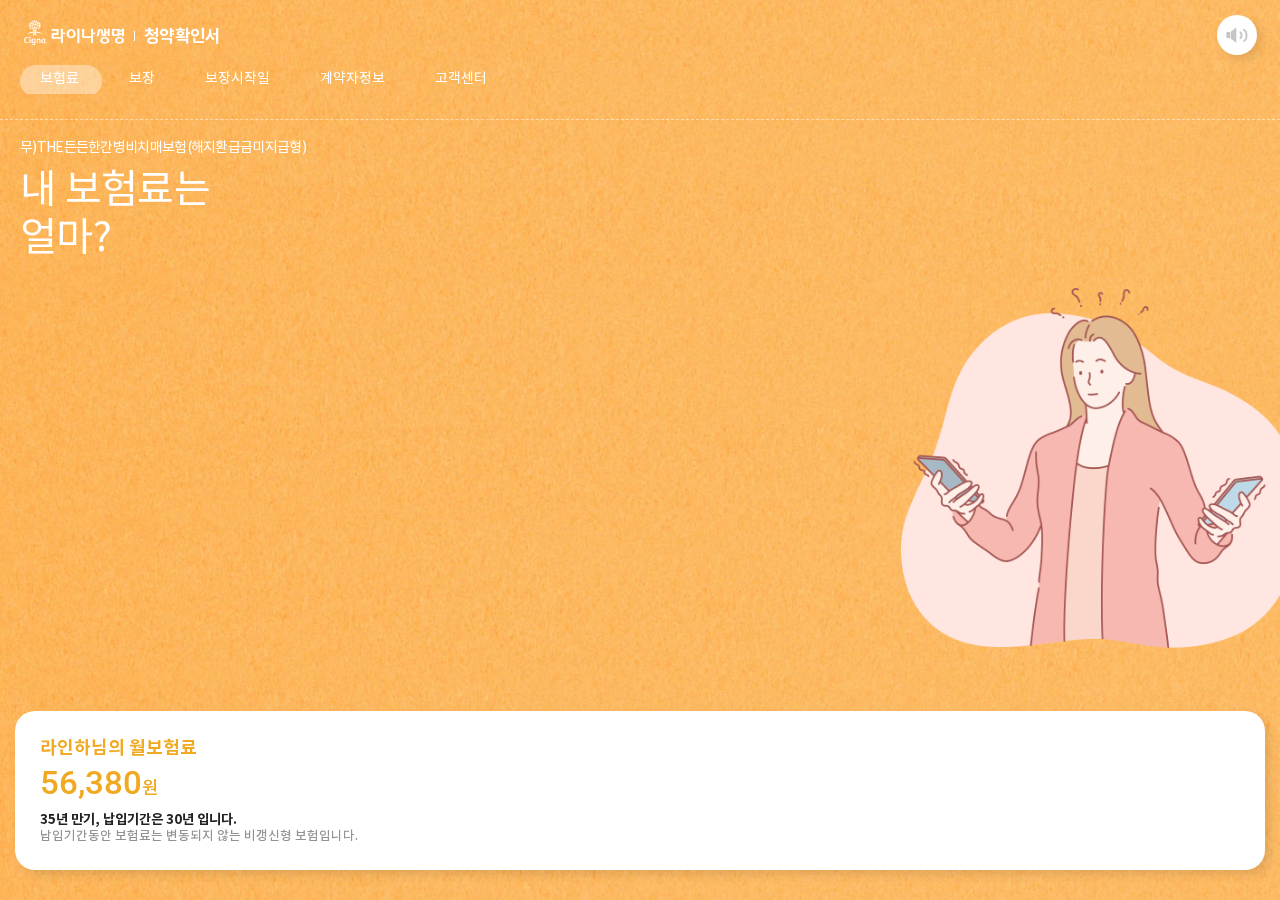
==== html/main.html @ 9a523c32 "d" ====
<!doctype html>
<html lang="ko" page="0">
    <head>
        <meta charset="utf-8">
        <meta http-equiv="X-UA-Compatible" content="IE=edge">
        <meta name="viewport" content="width=device-width, initial-scale=1.0, shrink-to-fit=no, user-scalable=no">
        <meta name="apple-mobile-web-app-capable" content="yes">
        <meta name="apple-mobile-web-app-status-bar-style" content="black">
        <meta name="mobile-web-app-capable" content="yes">

        <title>template</title>

        <link rel="stylesheet" href="/resources/css/ui.base.css">
        <link rel="stylesheet" type="text/css" href="/resources/css/lib/slick.css"/>


    </head>
    <body >
        <div class="base-wrap" >
            <button type="button" class="btn-talk" aria-label="페이지 설명"></button>

            <header class="base-header">
                <div class="header-wrap">
                    <h1 class="ci">
                        <img src="/resources/img/common/lina_CI.png" alt="Cigan 라이나생명">
                        <span>청약확인서</span>
                    </h1>
                    <nav class="header-nav">
                        <ul>
                            <li><button type="button" n="0"><span>보험료</span></button></li>
                            <li><button type="button" n="1"><span>보장</span></button></li>
                            <li><button type="button" n="2"><span>보장시작일</span></button></li>
                            <li><button type="button" n="3"><span>계약자정보</span></button></li>
                            <li><button type="button" n="4"><span>고객센터</span></button></li>
                        </ul>
                        <span class="bar"></span>
                    </nav>
                </div>
            </header>


            <main class="base-main">
                <div class="slidepage">
                    <section class="slidepage-item type-a" page="1">
                        <div class="slidepage-content-wrap">
                            <div class="page-tit">
                                <span>무)THE든든한간병비치매보험(해지환급금미지급형)</span>
                                <h1>내 보험료는 <br>얼마?</h1>
                            </div>
                            <div class="page-img">
                                <img 
                                src="/resources/img/common/page-a-img@2x.png"  
                                srcset="/resources/img/common/page-a-img.png,
                                        /resources/img/common/page-a-img@2x.png 2x,
                                        /resources/img/common/page-a-img@3x.png 3x"
                                alt="">
                            </div>
                            <div class="page-box">
                                <button type="button" class="btn-content" n="1">
                                    <dl class="group-dl">
                                        <dt>라인하님의 월보험료</dt>
                                        <dd class="type-sum">
                                            <strong>56,380</strong><span>원</span>
                                        </dd>
                                        <dd class="type-txt">
                                            <strong>
                                                <b class="line">
                                                    <span>35년 만기, 납입기간은 30년</span>
                                                </b>입니다.
                                            </strong>
                                            <br>
                                            <span>납입기간동안 보험료는 변동되지 않는 비갱신형 보험입니다.</span>
                                        </dd>
                                    </dl>
                                </button>
                            </div>
                        </div>
                    </section>
                    <section class="slidepage-item type-b" page="2">
                        <div class="slidepage-content-wrap">
                            <div class="page-tit">
                                <h1>보장금액 <br>한눈에 보기</h1>
                            </div>
                            <div class="page-img">
                                <img 
                                src="/resources/img/common/page-a-img@2x.png"  
                                srcset="/resources/img/common/page-a-img.png,
                                        /resources/img/common/page-a-img@2x.png 2x,
                                        /resources/img/common/page-a-img@3x.png 3x"
                                alt="">
                            </div>
                            <div class="page-box">
                                <button type="button" class="btn-content" n="1">
                                    <dl class="group-dl">
                                        <dt>라인하님의 월보험료</dt>
                                        <dd class="type-sum">
                                            <strong>56,380</strong><span>원</span>
                                        </dd>
                                        <dd class="type-txt">
                                            <strong>
                                                <b class="line">
                                                    <span>35년 만기, 납입기간은 30년</span>
                                                </b>입니다.
                                            </strong>
                                            <br>
                                            <span>납입기간동안 보험료는 변동되지 않는 비갱신형 보험입니다.</span>
                                        </dd>
                                    </dl>
                                </button>
                            </div>
                        </div>
                    </section>
                    <section class="slidepage-item type-c" page="3">
                        <h1>보장시작일</h1>
                        <div>
                            <button type="button">
                                <strong>라인하님,</strong>
                                <span>가입하신 보험계약정보를 확인해주세요.</span>
                            </button>
                        </div>
                    </section>
                    <section class="slidepage-item type-d" page="4">
                        <h1>계약자정보</h1>
                        <div>
                            <button type="button">
                                <strong>라인하님,</strong>
                                <span>가입하신 보험계약정보를 확인해주세요.</span>
                            </button>
                        </div>
                    </section>
                     <section class="slidepage-item type-e" page="4">
                        <h1>고객서비스</h1>
                        <div>
                            <button type="button">
                                <strong>라인하님,</strong>
                                <span>가입하신 보험계약정보를 확인해주세요.</span>
                            </button>
                        </div>
                    </section>
                </div>

                <article class="page-content type-a" page="1">
                    <button type="button" class="page-close" aria-label="보험료 상세보기 닫기">
                        <img src="/resources/img/common/rectangle-1010.svg" alt="">
                    </button>
                    
                    <section class="page-content-wrap">
                        <h2>제목</h2>
                        <p>내용...</p>
                    </section>
                    
                </article>
            </main>
        </div>

        <script src="https://ajax.googleapis.com/ajax/libs/jquery/3.5.1/jquery.min.js"></script>
        <script src="/resources/js/lib/slick.min.js"></script>
        <script src="/resources/js/ui.global.js"></script>
        <script>
            ;(function($, win, doc, undefined) {

                'use strict';

                $(document).ready(function(){
                    var $slidepage = $('.slidepage');
                    var $body = $('body');

                    $slidepage.slick({
                        slidesToShow: 1,
                        slidesToScroll: 1,
                        arrows: false,
                        fade: false,
                        adaptiveHeight: true,
                        infinite: false,
                        useTransform: true,
                        speed: 400,
                        touchMove: true,
                        swipeToSlide: true,
                    });
                    
                    //set
                    navBar(0);
                    $slidepage.find('.slidepage-item').css('min-height', $(win).outerHeight());
                    $(win).on('resize', function(){
                        $slidepage.find('.slidepage-item').css('min-height', $(win).outerHeight());
                    });
                    
                    $slidepage
                    .on('swipe', function(event, slick, direction){
                        console.log(direction);
                    })
                    .on('edge', function(event, slick, direction){
                        console.log('edge was hit');
                    })
                    .on('beforeChange', function(event, slick, currentSlide, nextSlide){
                        $('html').attr('page', nextSlide);
                        $('.header-nav li').removeClass('selected');
                        $('.header-nav li').eq(nextSlide).addClass('selected');
                        navBar(nextSlide);
                    });

                    function navBar(v){
                        var $btn = $('.header-nav li').eq(v).find('button');
                        var w = $btn.outerWidth();
                        var l = $btn.position().left;

                        $('.header-nav .bar').css({
                            width: w,
                            left: l
                        });

                        $('.page-box .line').removeClass('on');
                        $('.slidepage-item').eq(v).find('.page-box .line').addClass('on');

                        $plugins.uiScroll({ 
                            value: l, 
                            addLeft: 0,
                            target: $('.header-nav'), 
                            speed: 300, 
                            ps: 'center' 
                        });
                    }

                    $('.header-nav button').on('click', function(){
                        var n = $(this).attr('n');

                        $slidepage.slick('slickGoTo', n);
                    })

                    $('.btn-content').on('click', function(){
                        var $wrap = $(this).closest('.content-wrap');
                        var n = $(this).attr('n');

                        $body.addClass('ready');
                        setTimeout(function(){
                            $body.addClass('detail');
                        },0);
                    });

                    $('.page-close').on('click', function(){
                        $body.removeClass('detail');
                        setTimeout(function(){
                            $body.removeClass('ready');
                        },200);
                    });

                });
            })(jQuery, window, document);
	    </script>
    </body>
</html>
---- resources/css/ui.base.css ----
@charset "utf-8";

/* lib */

/* font */
/* @import url('https://fonts.googleapis.com/css?family=Noto+Sans+KR:100,300,400,500,700,900&subset=korean'); */
@import url('https://fonts.googleapis.com/css2?family=Roboto:wght@700&display=swap');
@import url('https://fonts.googleapis.com/icon?family=Material+Icons');
@import url(ui.font.css); 

/* common */
@import url(ui.common.css);

/* project */
@import url(ui.project.css);
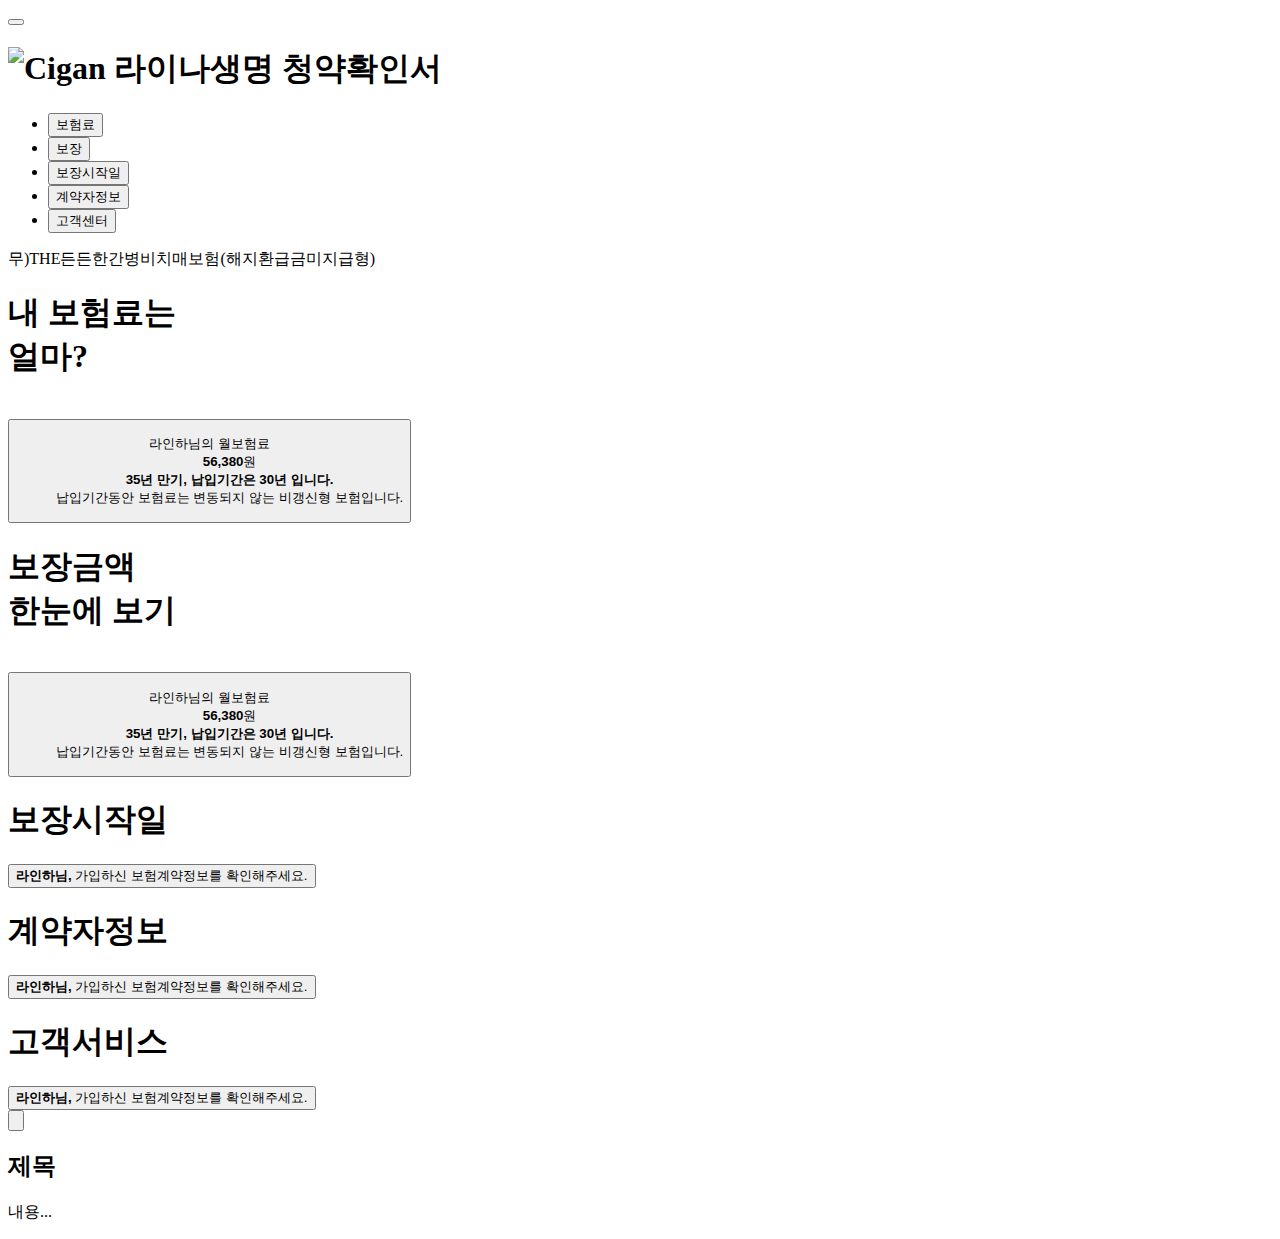
==== commit 0c0268e0: "d" ====
--- a/html/main.html
+++ b/html/main.html
@@ -10,8 +10,8 @@
 
         <title>template</title>
 
-        <link rel="stylesheet" href="/resources/css/ui.base.css">
-        <link rel="stylesheet" type="text/css" href="/resources/css/lib/slick.css"/>
+        <link rel="stylesheet" href="/lina/resources/css/ui.base.css">
+        <link rel="stylesheet" type="text/css" href="/lina/resources/css/lib/slick.css"/>
 
 
     </head>
@@ -22,7 +22,7 @@
             <header class="base-header">
                 <div class="header-wrap">
                     <h1 class="ci">
-                        <img src="/resources/img/common/lina_CI.png" alt="Cigan 라이나생명">
+                        <img src="/lina/resources/img/common/lina_CI.png" alt="Cigan 라이나생명">
                         <span>청약확인서</span>
                     </h1>
                     <nav class="header-nav">
@@ -49,8 +49,8 @@
                             </div>
                             <div class="page-img">
                                 <img 
-                                src="/resources/img/common/page-a-img@2x.png"  
-                                srcset="/resources/img/common/page-a-img.png,
+                                src="/lina/resources/img/common/page-a-img@2x.png"  
+                                srcset="/lina/resources/img/common/page-a-img.png,
                                         /resources/img/common/page-a-img@2x.png 2x,
                                         /resources/img/common/page-a-img@3x.png 3x"
                                 alt="">
@@ -83,8 +83,8 @@
                             </div>
                             <div class="page-img">
                                 <img 
-                                src="/resources/img/common/page-a-img@2x.png"  
-                                srcset="/resources/img/common/page-a-img.png,
+                                src="/lina/resources/img/common/page-a-img@2x.png"  
+                                srcset="/lina/resources/img/common/page-a-img.png,
                                         /resources/img/common/page-a-img@2x.png 2x,
                                         /resources/img/common/page-a-img@3x.png 3x"
                                 alt="">
@@ -141,7 +141,7 @@
 
                 <article class="page-content type-a" page="1">
                     <button type="button" class="page-close" aria-label="보험료 상세보기 닫기">
-                        <img src="/resources/img/common/rectangle-1010.svg" alt="">
+                        <img src="/lina/resources/img/common/rectangle-1010.svg" alt="">
                     </button>
                     
                     <section class="page-content-wrap">
@@ -154,8 +154,8 @@
         </div>
 
         <script src="https://ajax.googleapis.com/ajax/libs/jquery/3.5.1/jquery.min.js"></script>
-        <script src="/resources/js/lib/slick.min.js"></script>
-        <script src="/resources/js/ui.global.js"></script>
+        <script src="/lina/resources/js/lib/slick.min.js"></script>
+        <script src="/lina/resources/js/ui.global.js"></script>
         <script>
             ;(function($, win, doc, undefined) {
 
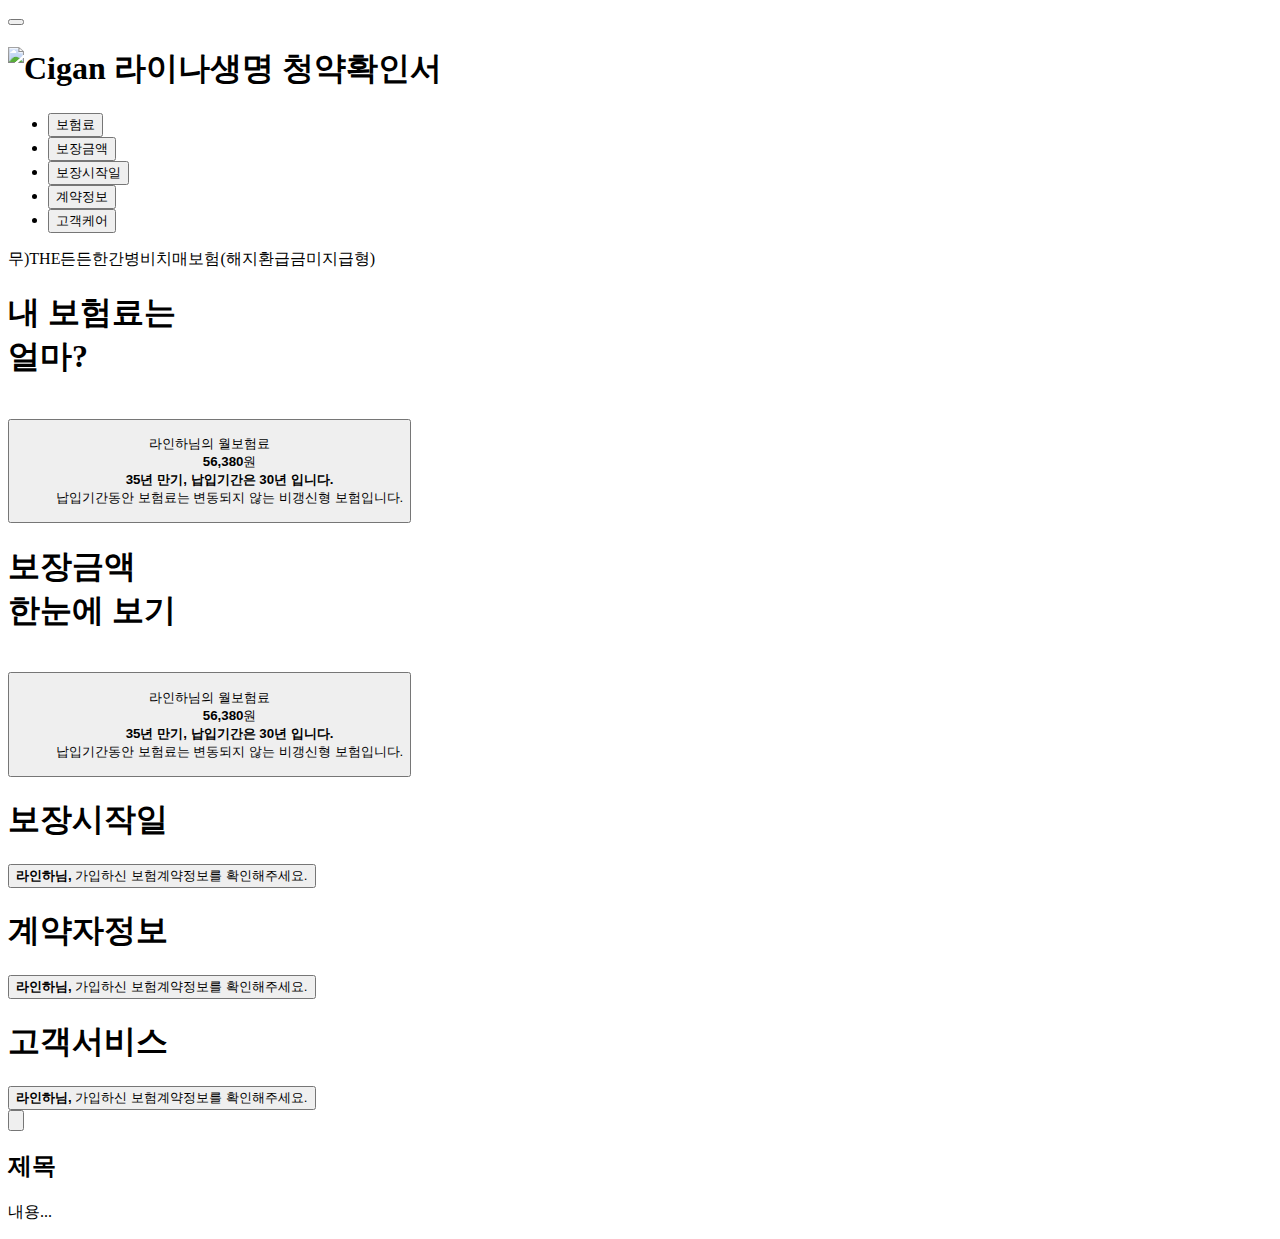
==== commit c16ac386: "ㅇ" ====
--- a/html/main.html
+++ b/html/main.html
@@ -28,10 +28,10 @@
                     <nav class="header-nav">
                         <ul>
                             <li><button type="button" n="0"><span>보험료</span></button></li>
-                            <li><button type="button" n="1"><span>보장</span></button></li>
+                            <li><button type="button" n="1"><span>보장금액</span></button></li>
                             <li><button type="button" n="2"><span>보장시작일</span></button></li>
-                            <li><button type="button" n="3"><span>계약자정보</span></button></li>
-                            <li><button type="button" n="4"><span>고객센터</span></button></li>
+                            <li><button type="button" n="3"><span>계약정보</span></button></li>
+                            <li><button type="button" n="4"><span>고객케어</span></button></li>
                         </ul>
                         <span class="bar"></span>
                     </nav>
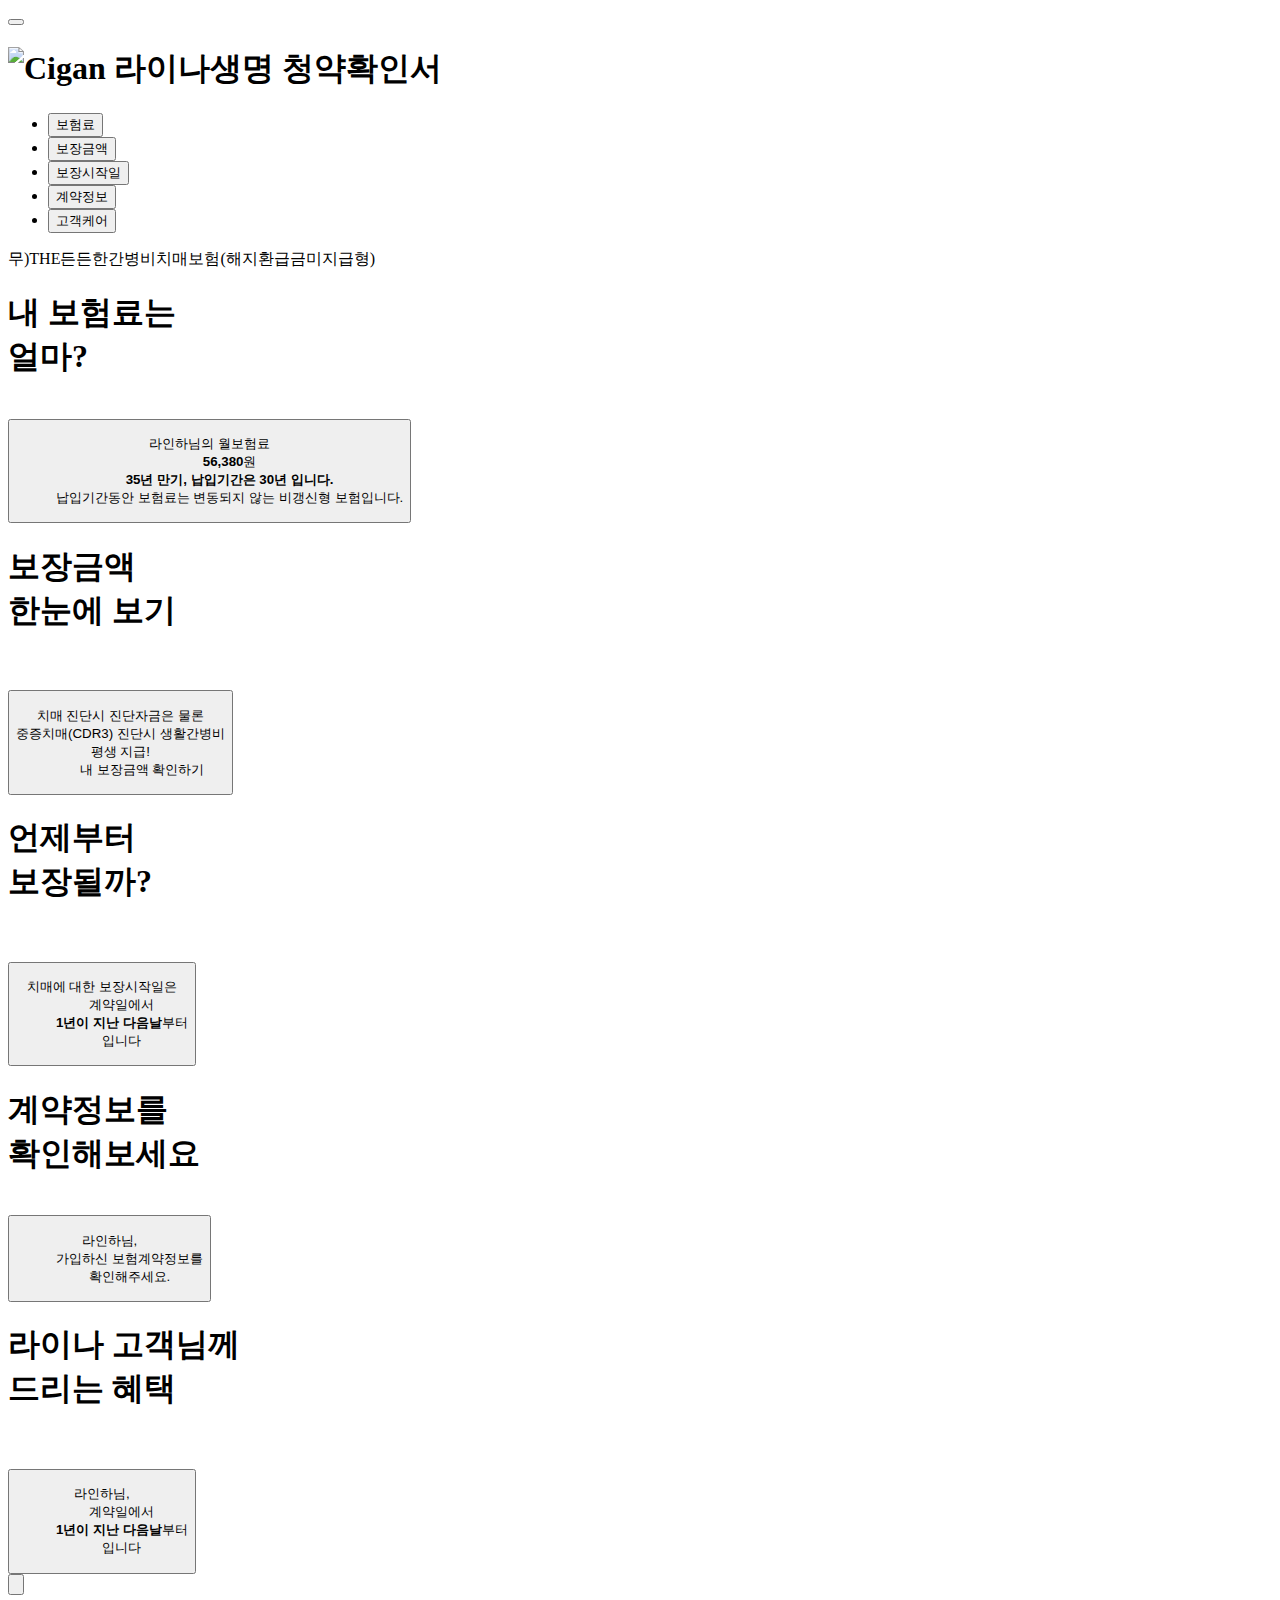
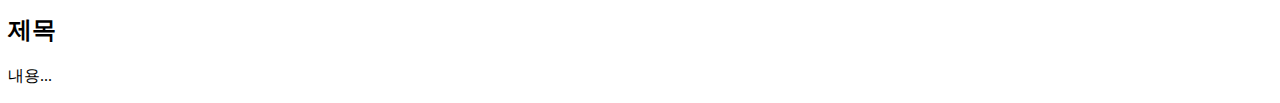
==== commit 38712469: "d" ====
--- a/html/main.html
+++ b/html/main.html
@@ -51,8 +51,8 @@
                                 <img 
                                 src="/lina/resources/img/common/page-a-img@2x.png"  
                                 srcset="/lina/resources/img/common/page-a-img.png,
-                                        /resources/img/common/page-a-img@2x.png 2x,
-                                        /resources/img/common/page-a-img@3x.png 3x"
+                                        /lina/resources/img/common/page-a-img@2x.png 2x,
+                                        /lina/resources/img/common/page-a-img@3x.png 3x"
                                 alt="">
                             </div>
                             <div class="page-box">
@@ -84,26 +84,33 @@
                             <div class="page-img">
                                 <img 
                                 src="/lina/resources/img/common/page-a-img@2x.png"  
-                                srcset="/lina/resources/img/common/page-a-img.png,
-                                        /resources/img/common/page-a-img@2x.png 2x,
-                                        /resources/img/common/page-a-img@3x.png 3x"
-                                alt="">
-                            </div>
-                            <div class="page-box">
-                                <button type="button" class="btn-content" n="1">
-                                    <dl class="group-dl">
-                                        <dt>라인하님의 월보험료</dt>
-                                        <dd class="type-sum">
-                                            <strong>56,380</strong><span>원</span>
-                                        </dd>
-                                        <dd class="type-txt">
-                                            <strong>
-                                                <b class="line">
-                                                    <span>35년 만기, 납입기간은 30년</span>
-                                                </b>입니다.
-                                            </strong>
-                                            <br>
-                                            <span>납입기간동안 보험료는 변동되지 않는 비갱신형 보험입니다.</span>
+                                srcset="/lina/resources/img/common/page-b-img.png,
+                                        /lina/resources/img/common/page-b-img@2x.png 2x,
+                                        /lina/resources/img/common/page-b-img@3x.png 3x"
+                                alt="">
+                            </div>
+                            <div class="page-img2">
+                                <img 
+                                src="/lina/resources/img/common/page-b-img@2x.png"  
+                                srcset="/lina/resources/img/common/page-b-img2.png,
+                                        /lina/resources/img/common/page-b-img2@2x.png 2x,
+                                        /lina/resources/img/common/page-b-img2@3x.png 3x"
+                                alt="">
+                            </div>
+                            <div class="page-box">
+                                <button type="button" class="btn-content" n="2">
+                                    <dl class="group-dl">
+                                        <dt>치매 진단시  진단자금은 물론 <br>중증치매(CDR3) 진단시 생활간병비 <br>평생 지급!</dt>
+                                        <dd>
+                                            <div class="btn-arrow">
+                                                <img 
+                                                src="/lina/resources/img/common/ico-detail.png"  
+                                                srcset="/lina/resources/img/common/ico-detail.png,
+                                                        /lina/resources/img/common/ico-detail@2x.png 2x,
+                                                        /lina/resources/img/common/ico-detail@3x.png 3x"
+                                                alt="">
+                                                <span>내 보장금액 확인하기</span>
+                                            </div>
                                         </dd>
                                     </dl>
                                 </button>
@@ -111,30 +118,98 @@
                         </div>
                     </section>
                     <section class="slidepage-item type-c" page="3">
-                        <h1>보장시작일</h1>
-                        <div>
-                            <button type="button">
-                                <strong>라인하님,</strong>
-                                <span>가입하신 보험계약정보를 확인해주세요.</span>
-                            </button>
+                        <div class="slidepage-content-wrap">
+                            <div class="page-tit">
+                                <h1>언제부터 <br>보장될까?</h1>
+                            </div>
+                            <div class="page-img">
+                                <img 
+                                src="/lina/resources/img/common/page-c-img@2x.png"  
+                                srcset="/lina/resources/img/common/page-c-img.png,
+                                        /lina/resources/img/common/page-c-img@2x.png 2x,
+                                        /lina/resources/img/common/page-c-img@3x.png 3x"
+                                alt="">
+                            </div>
+                            <div class="page-img2">
+                                <img 
+                                src="/lina/resources/img/common/page-c-img@2x.png"  
+                                srcset="/lina/resources/img/common/page-c-img2.png,
+                                        /lina/resources/img/common/page-c-img2@2x.png 2x,
+                                        /lina/resources/img/common/page-c-img2@3x.png 3x"
+                                alt="">
+                            </div>
+                            <div class="page-box">
+                                <button type="button" class="btn-content" n="3">
+                                    <dl class="group-dl">
+                                        <dt>치매에 대한 보장시작일은</dt>
+                                        <dd>
+                                            계약일에서 <br>
+                                            <b class="line"><span>1년이 지난 다음날</span></b>부터<br>
+                                            입니다
+                                        </dd>
+                                    </dl>
+                                </button>
+                            </div>
                         </div>
                     </section>
                     <section class="slidepage-item type-d" page="4">
-                        <h1>계약자정보</h1>
-                        <div>
-                            <button type="button">
-                                <strong>라인하님,</strong>
-                                <span>가입하신 보험계약정보를 확인해주세요.</span>
-                            </button>
-                        </div>
-                    </section>
-                     <section class="slidepage-item type-e" page="4">
-                        <h1>고객서비스</h1>
-                        <div>
-                            <button type="button">
-                                <strong>라인하님,</strong>
-                                <span>가입하신 보험계약정보를 확인해주세요.</span>
-                            </button>
+                        <div class="slidepage-content-wrap">
+                            <div class="page-tit">
+                                <h1>계약정보를<br> 확인해보세요</h1>
+                            </div>
+                            <div class="page-img">
+                                <img 
+                                src="/lina/resources/img/common/page-d-img@2x.png"  
+                                srcset="/lina/resources/img/common/page-d-img.png,
+                                        /lina/resources/img/common/page-d-img@2x.png 2x,
+                                        /lina/resources/img/common/page-d-img@3x.png 3x"
+                                alt="">
+                            </div>
+                            <div class="page-box">
+                                <button type="button" class="btn-content" n="4">
+                                    <dl class="group-dl">
+                                        <dt>라인하님,</dt>
+                                        <dd>
+                                            가입하신 보험계약정보를 <br>확인해주세요.
+                                        </dd>
+                                    </dl>
+                                </button>
+                            </div>
+                        </div>
+                    </section>
+                    <section class="slidepage-item type-e" page="5">
+                        <div class="slidepage-content-wrap">
+                            <div class="page-tit">
+                                <h1>라이나 고객님께 <br> 드리는 혜택</h1>
+                            </div>
+                            <div class="page-img">
+                                <img 
+                                src="/lina/resources/img/common/page-e-img@2x.png"  
+                                srcset="/lina/resources/img/common/page-e-img.png,
+                                        /lina/resources/img/common/page-e-img@2x.png 2x,
+                                        /lina/resources/img/common/page-e-img@3x.png 3x"
+                                alt="">
+                            </div>
+                            <div class="page-img2">
+                                <img 
+                                src="/lina/resources/img/common/page-e-img@2x.png"  
+                                srcset="/lina/resources/img/common/page-e-img2.png,
+                                        /lina/resources/img/common/page-e-img2@2x.png 2x,
+                                        /lina/resources/img/common/page-e-img2@3x.png 3x"
+                                alt="">
+                            </div>
+                            <div class="page-box">
+                                <button type="button" class="btn-content" n="5">
+                                    <dl class="group-dl">
+                                        <dt>라인하님,</dt>
+                                        <dd>
+                                            계약일에서 <br>
+                                            <b class="line"><span>1년이 지난 다음날</span></b>부터<br>
+                                            입니다
+                                        </dd>
+                                    </dl>
+                                </button>
+                            </div>
                         </div>
                     </section>
                 </div>
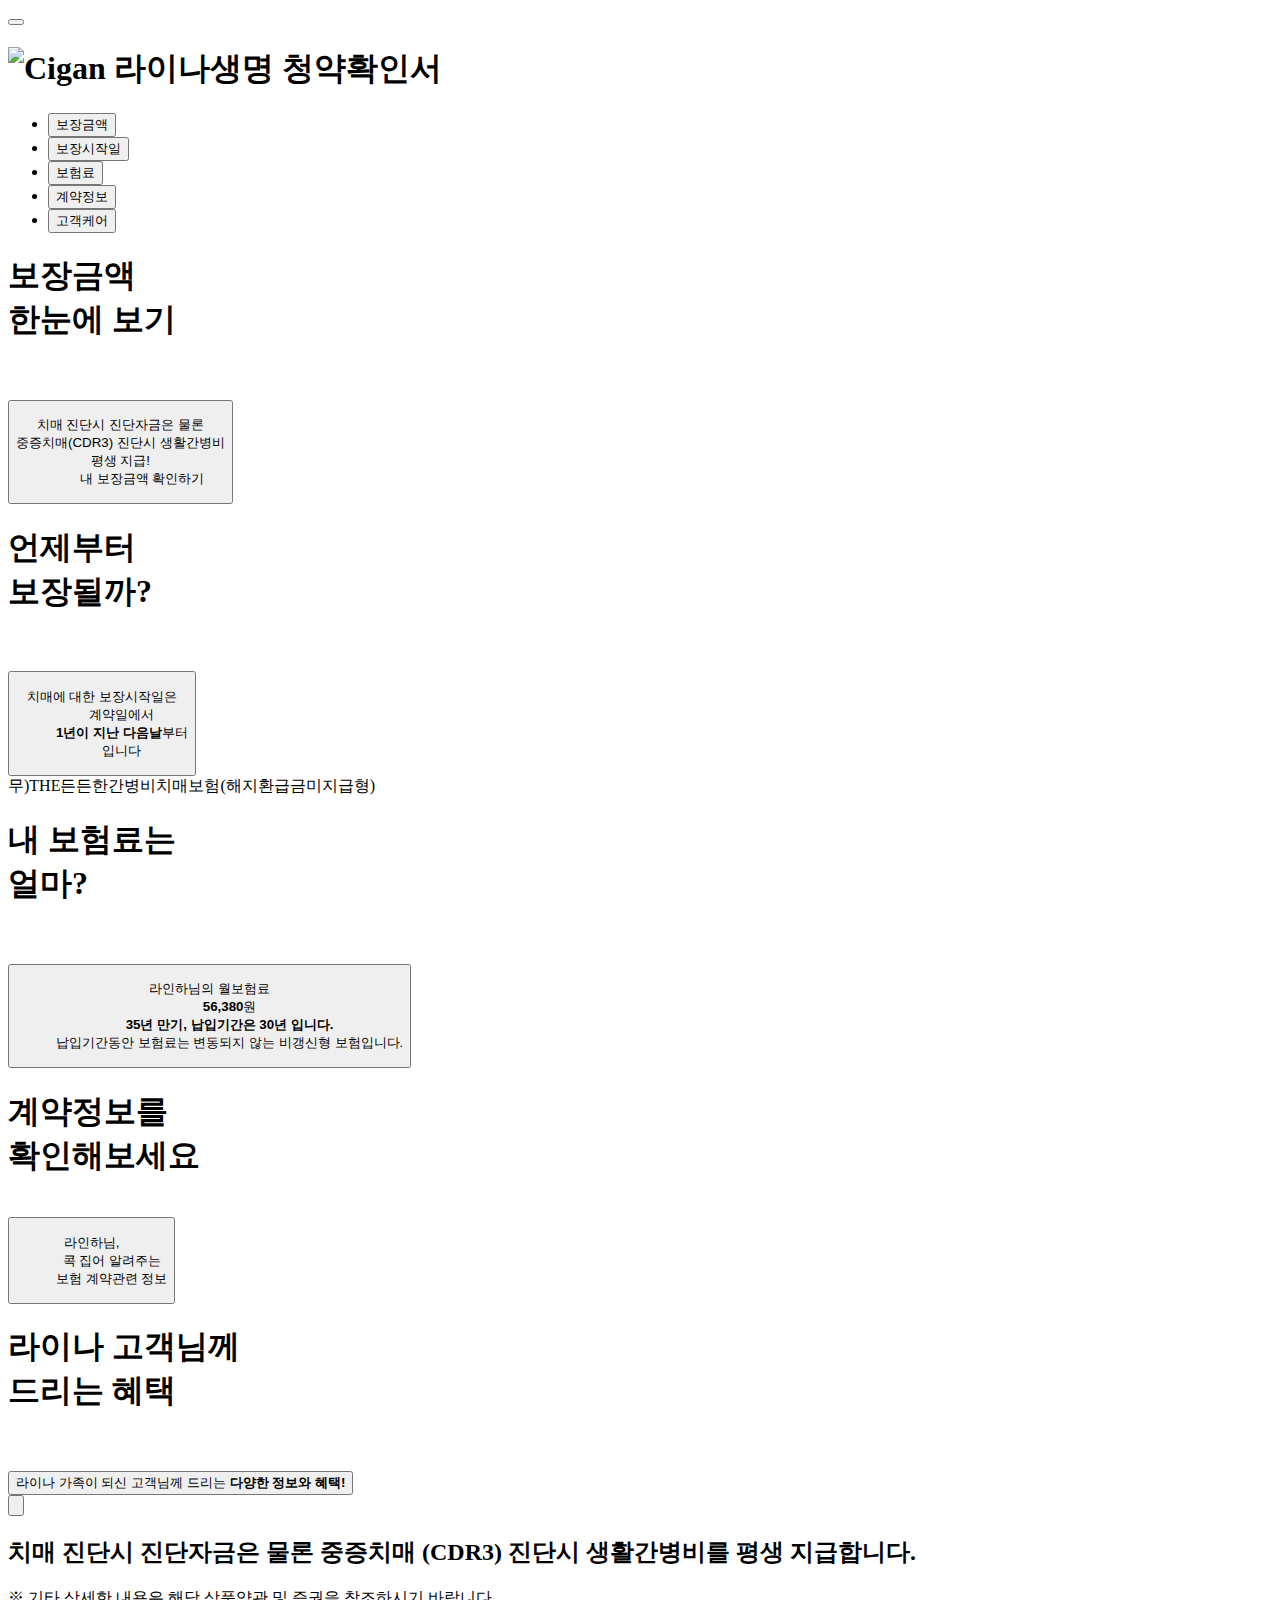
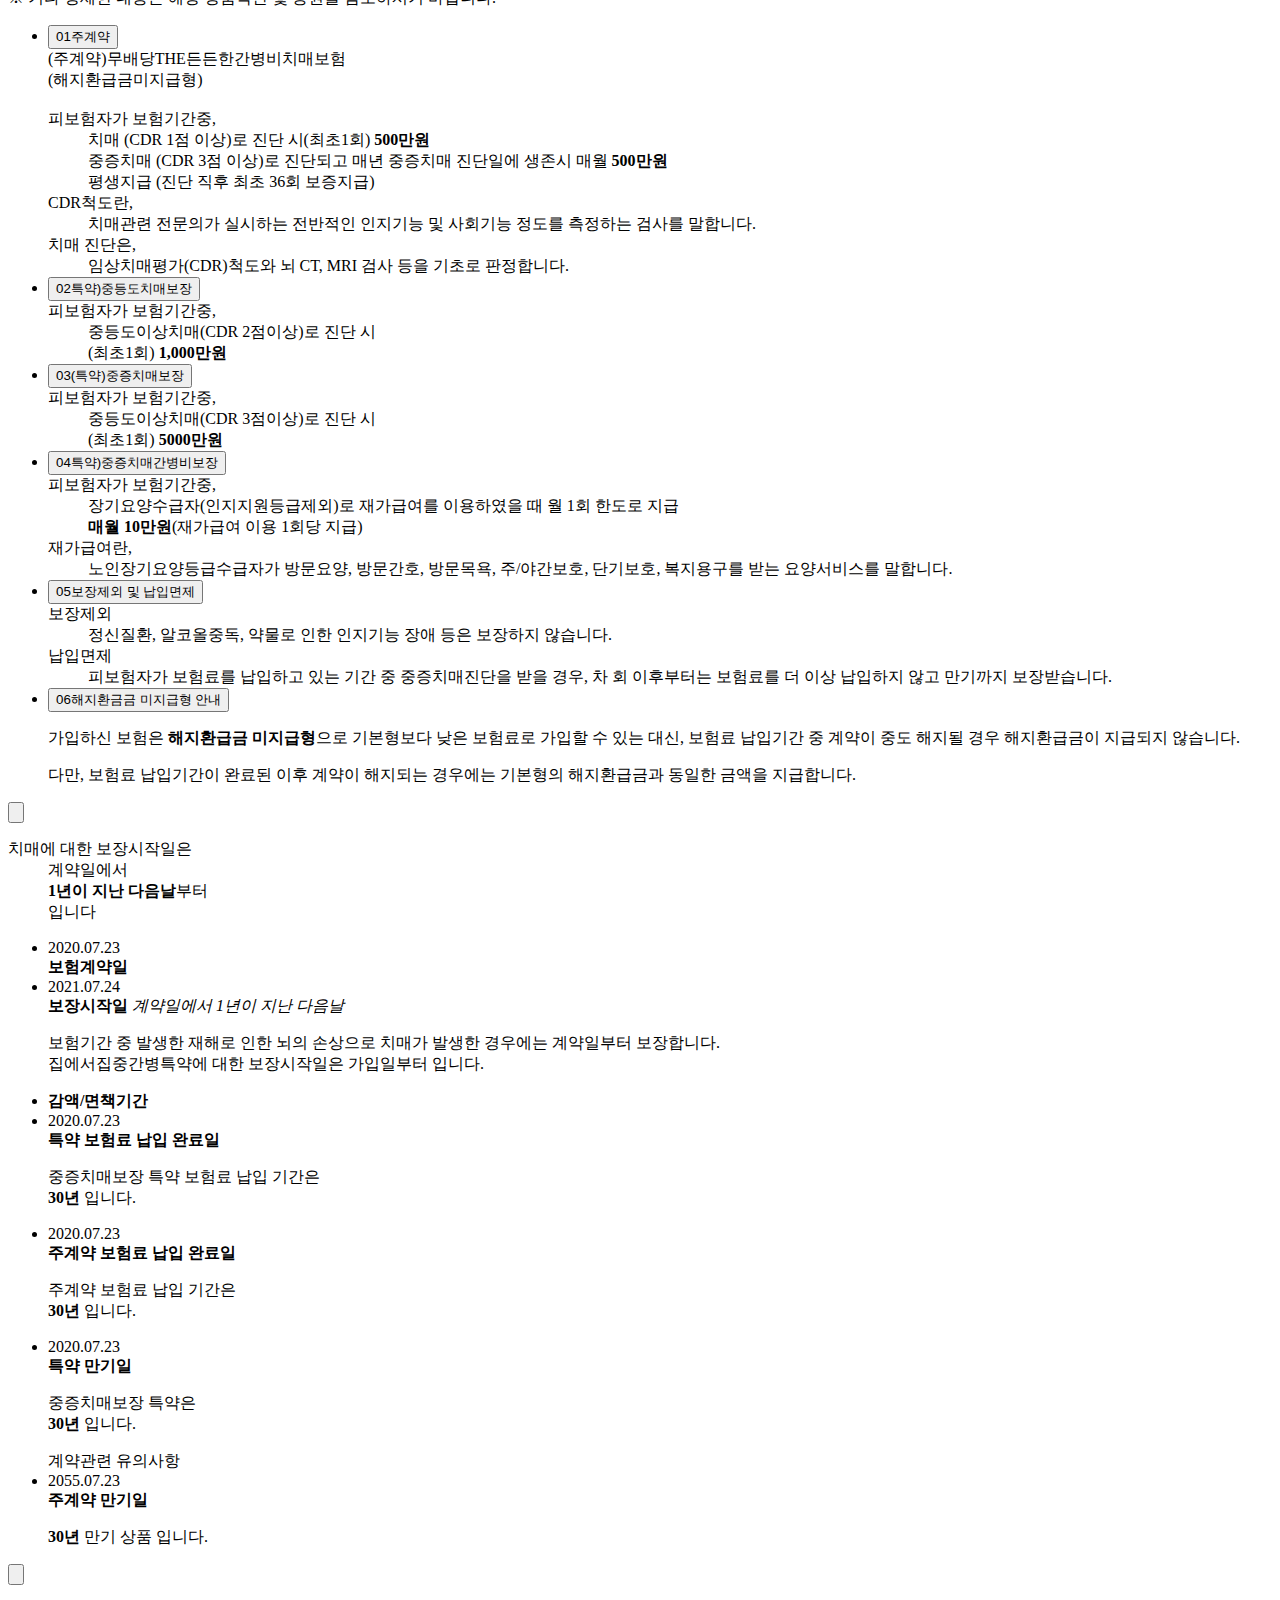
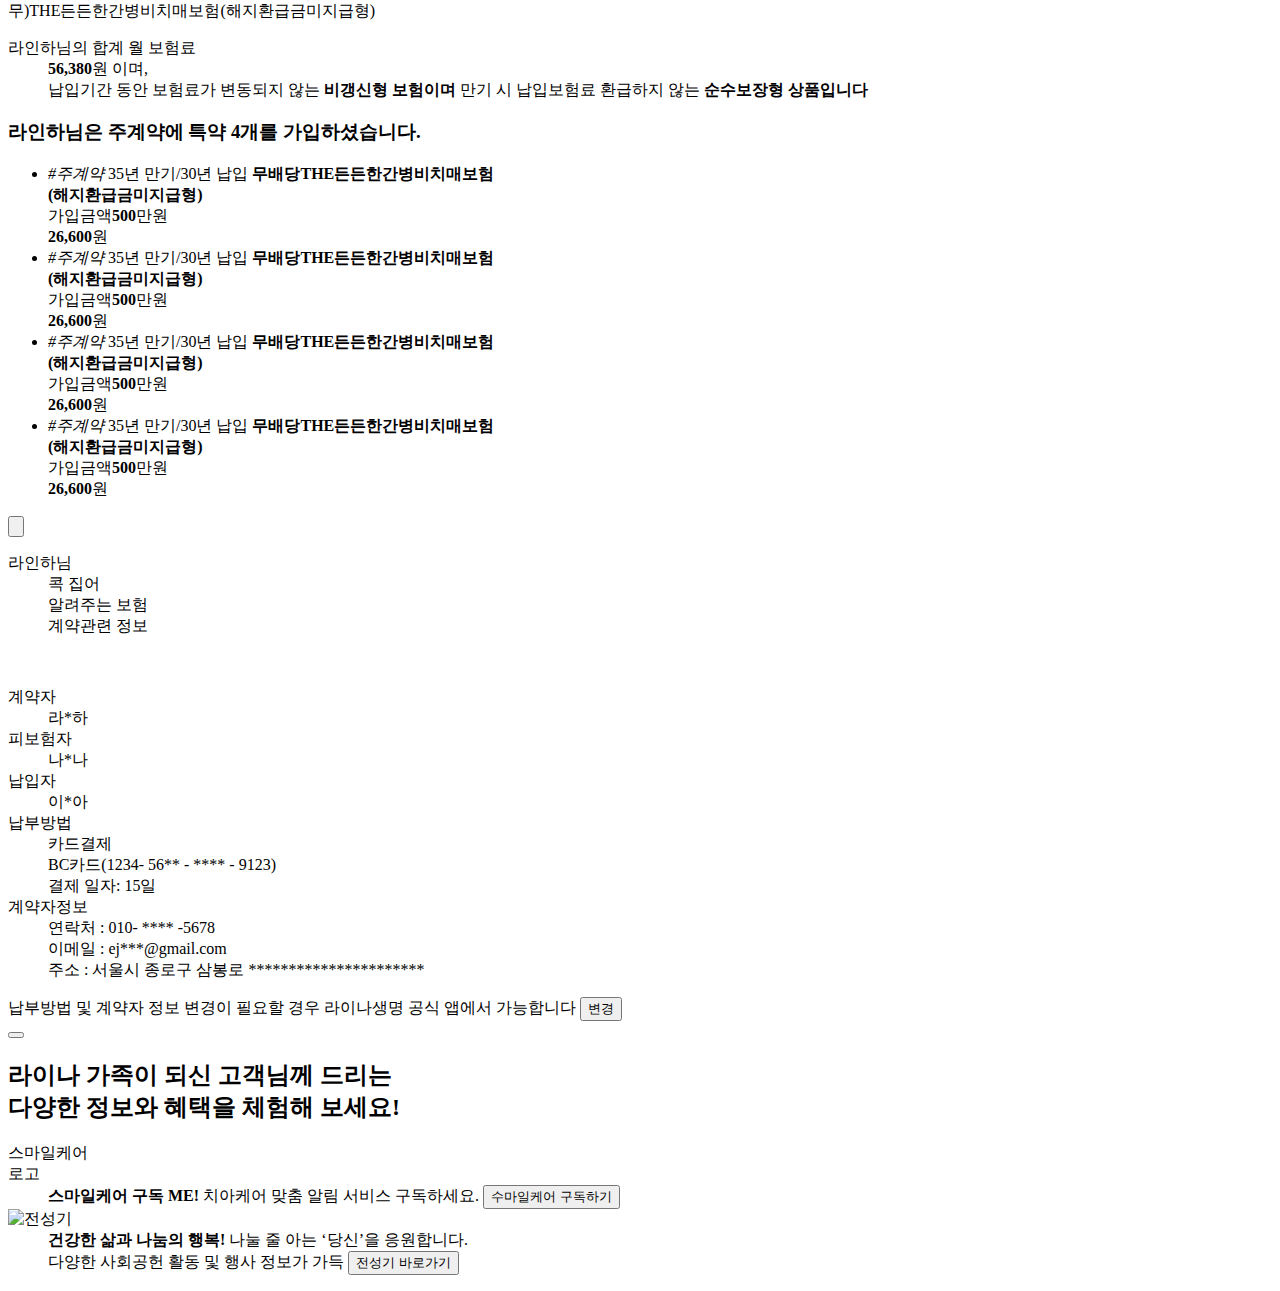
==== commit c1cff29f: "d" ====
--- a/html/main.html
+++ b/html/main.html
@@ -8,7 +8,7 @@
         <meta name="apple-mobile-web-app-status-bar-style" content="black">
         <meta name="mobile-web-app-capable" content="yes">
 
-        <title>template</title>
+        <title>라이나생명 | 청양확인서</title>
 
         <link rel="stylesheet" href="/lina/resources/css/ui.base.css">
         <link rel="stylesheet" type="text/css" href="/lina/resources/css/lib/slick.css"/>
@@ -27,9 +27,9 @@
                     </h1>
                     <nav class="header-nav">
                         <ul>
-                            <li><button type="button" n="0"><span>보험료</span></button></li>
-                            <li><button type="button" n="1"><span>보장금액</span></button></li>
-                            <li><button type="button" n="2"><span>보장시작일</span></button></li>
+                            <li><button type="button" n="0"><span>보장금액</span></button></li>
+                            <li><button type="button" n="1"><span>보장시작일</span></button></li>
+                            <li><button type="button" n="2"><span>보험료</span></button></li>
                             <li><button type="button" n="3"><span>계약정보</span></button></li>
                             <li><button type="button" n="4"><span>고객케어</span></button></li>
                         </ul>
@@ -41,7 +41,88 @@
 
             <main class="base-main">
                 <div class="slidepage">
-                    <section class="slidepage-item type-a" page="1">
+                    <!--보장금액-->
+                    <section class="slidepage-item type-b" page="1">
+                        <div class="slidepage-content-wrap">
+                            <div class="page-tit">
+                                <h1>보장금액 <br>한눈에 보기</h1>
+                            </div>
+                            <div class="page-img">
+                                <img 
+                                src="/lina/resources/img/common/page-a-img@2x.png"  
+                                srcset="/lina/resources/img/common/page-b-img.png,
+                                        /lina/resources/img/common/page-b-img@2x.png 2x,
+                                        /lina/resources/img/common/page-b-img@3x.png 3x"
+                                alt="">
+                            </div>
+                            <div class="page-img2">
+                                <img 
+                                src="/lina/resources/img/common/page-b-img@2x.png"  
+                                srcset="/lina/resources/img/common/page-b-img2.png,
+                                        /lina/resources/img/common/page-b-img2@2x.png 2x,
+                                        /lina/resources/img/common/page-b-img2@3x.png 3x"
+                                alt="">
+                            </div>
+                            <div class="page-box">
+                                <button type="button" class="btn-content" n="2">
+                                    <dl class="group-dl">
+                                        <dt>치매 진단시  진단자금은 물론 <br>중증치매(CDR3) 진단시 생활간병비 <br>평생 지급!</dt>
+                                        <dd>
+                                            <div class="btn-arrow">
+                                                <img 
+                                                src="/lina/resources/img/common/ico-detail.png"  
+                                                srcset="/lina/resources/img/common/ico-detail.png,
+                                                        /lina/resources/img/common/ico-detail@2x.png 2x,
+                                                        /lina/resources/img/common/ico-detail@3x.png 3x"
+                                                alt="">
+                                                <span>내 보장금액 확인하기</span>
+                                            </div>
+                                        </dd>
+                                    </dl>
+                                </button>
+                            </div>
+                        </div>
+                    </section>
+
+                    <!--보장시작일-->
+                    <section class="slidepage-item type-c" page="2">
+                        <div class="slidepage-content-wrap">
+                            <div class="page-tit">
+                                <h1>언제부터 <br>보장될까?</h1>
+                            </div>
+                            <div class="page-img">
+                                <img 
+                                src="/lina/resources/img/common/page-c-img@2x.png"  
+                                srcset="/lina/resources/img/common/page-c-img.png,
+                                        /lina/resources/img/common/page-c-img@2x.png 2x,
+                                        /lina/resources/img/common/page-c-img@3x.png 3x"
+                                alt="">
+                            </div>
+                            <div class="page-img2">
+                                <img 
+                                src="/lina/resources/img/common/page-c-img@2x.png"  
+                                srcset="/lina/resources/img/common/page-c-img2.png,
+                                        /lina/resources/img/common/page-c-img2@2x.png 2x,
+                                        /lina/resources/img/common/page-c-img2@3x.png 3x"
+                                alt="">
+                            </div>
+                            <div class="page-box">
+                                <button type="button" class="btn-content" n="3">
+                                    <dl class="group-dl">
+                                        <dt>치매에 대한 보장시작일은</dt>
+                                        <dd>
+                                            계약일에서 <br>
+                                            <b class="line"><span>1년이 지난 다음날</span></b>부터<br>
+                                            입니다
+                                        </dd>
+                                    </dl>
+                                </button>
+                            </div>
+                        </div>
+                    </section>
+
+                    <!--보험료-->
+                    <section class="slidepage-item type-a" page="3">
                         <div class="slidepage-content-wrap">
                             <div class="page-tit">
                                 <span>무)THE든든한간병비치매보험(해지환급금미지급형)</span>
@@ -53,6 +134,14 @@
                                 srcset="/lina/resources/img/common/page-a-img.png,
                                         /lina/resources/img/common/page-a-img@2x.png 2x,
                                         /lina/resources/img/common/page-a-img@3x.png 3x"
+                                alt="">
+                            </div>
+                            <div class="page-img2">
+                                <img 
+                                src="/lina/resources/img/common/page-a-img@2x.png"  
+                                srcset="/lina/resources/img/common/page-a-img2.png,
+                                        /lina/resources/img/common/page-a-img2@2x.png 2x,
+                                        /lina/resources/img/common/page-a-img2@3x.png 3x"
                                 alt="">
                             </div>
                             <div class="page-box">
@@ -76,82 +165,8 @@
                             </div>
                         </div>
                     </section>
-                    <section class="slidepage-item type-b" page="2">
-                        <div class="slidepage-content-wrap">
-                            <div class="page-tit">
-                                <h1>보장금액 <br>한눈에 보기</h1>
-                            </div>
-                            <div class="page-img">
-                                <img 
-                                src="/lina/resources/img/common/page-a-img@2x.png"  
-                                srcset="/lina/resources/img/common/page-b-img.png,
-                                        /lina/resources/img/common/page-b-img@2x.png 2x,
-                                        /lina/resources/img/common/page-b-img@3x.png 3x"
-                                alt="">
-                            </div>
-                            <div class="page-img2">
-                                <img 
-                                src="/lina/resources/img/common/page-b-img@2x.png"  
-                                srcset="/lina/resources/img/common/page-b-img2.png,
-                                        /lina/resources/img/common/page-b-img2@2x.png 2x,
-                                        /lina/resources/img/common/page-b-img2@3x.png 3x"
-                                alt="">
-                            </div>
-                            <div class="page-box">
-                                <button type="button" class="btn-content" n="2">
-                                    <dl class="group-dl">
-                                        <dt>치매 진단시  진단자금은 물론 <br>중증치매(CDR3) 진단시 생활간병비 <br>평생 지급!</dt>
-                                        <dd>
-                                            <div class="btn-arrow">
-                                                <img 
-                                                src="/lina/resources/img/common/ico-detail.png"  
-                                                srcset="/lina/resources/img/common/ico-detail.png,
-                                                        /lina/resources/img/common/ico-detail@2x.png 2x,
-                                                        /lina/resources/img/common/ico-detail@3x.png 3x"
-                                                alt="">
-                                                <span>내 보장금액 확인하기</span>
-                                            </div>
-                                        </dd>
-                                    </dl>
-                                </button>
-                            </div>
-                        </div>
-                    </section>
-                    <section class="slidepage-item type-c" page="3">
-                        <div class="slidepage-content-wrap">
-                            <div class="page-tit">
-                                <h1>언제부터 <br>보장될까?</h1>
-                            </div>
-                            <div class="page-img">
-                                <img 
-                                src="/lina/resources/img/common/page-c-img@2x.png"  
-                                srcset="/lina/resources/img/common/page-c-img.png,
-                                        /lina/resources/img/common/page-c-img@2x.png 2x,
-                                        /lina/resources/img/common/page-c-img@3x.png 3x"
-                                alt="">
-                            </div>
-                            <div class="page-img2">
-                                <img 
-                                src="/lina/resources/img/common/page-c-img@2x.png"  
-                                srcset="/lina/resources/img/common/page-c-img2.png,
-                                        /lina/resources/img/common/page-c-img2@2x.png 2x,
-                                        /lina/resources/img/common/page-c-img2@3x.png 3x"
-                                alt="">
-                            </div>
-                            <div class="page-box">
-                                <button type="button" class="btn-content" n="3">
-                                    <dl class="group-dl">
-                                        <dt>치매에 대한 보장시작일은</dt>
-                                        <dd>
-                                            계약일에서 <br>
-                                            <b class="line"><span>1년이 지난 다음날</span></b>부터<br>
-                                            입니다
-                                        </dd>
-                                    </dl>
-                                </button>
-                            </div>
-                        </div>
-                    </section>
+
+                    <!--계약정보-->
                     <section class="slidepage-item type-d" page="4">
                         <div class="slidepage-content-wrap">
                             <div class="page-tit">
@@ -170,13 +185,18 @@
                                     <dl class="group-dl">
                                         <dt>라인하님,</dt>
                                         <dd>
-                                            가입하신 보험계약정보를 <br>확인해주세요.
+                                            <div class="btn-arrow">
+                                                콕 집어 알려주는  <br>
+                                                보험 계약관련 정보
+                                            </div>
                                         </dd>
                                     </dl>
                                 </button>
                             </div>
                         </div>
                     </section>
+
+                    <!--고객케어-->
                     <section class="slidepage-item type-e" page="5">
                         <div class="slidepage-content-wrap">
                             <div class="page-tit">
@@ -200,31 +220,416 @@
                             </div>
                             <div class="page-box">
                                 <button type="button" class="btn-content" n="5">
-                                    <dl class="group-dl">
-                                        <dt>라인하님,</dt>
-                                        <dd>
-                                            계약일에서 <br>
-                                            <b class="line"><span>1년이 지난 다음날</span></b>부터<br>
-                                            입니다
-                                        </dd>
-                                    </dl>
+                                    <div class="btn-arrow-modal">
+                                        <span>라이나 가족이 되신 고객님께 드리는 <strong>다양한 정보와 혜택!</strong></span>
+                                        <span class="ico"></span>
+                                    </div>
                                 </button>
                             </div>
                         </div>
                     </section>
                 </div>
 
-                <article class="page-content type-a" page="1">
-                    <button type="button" class="page-close" aria-label="보험료 상세보기 닫기">
-                        <img src="/lina/resources/img/common/rectangle-1010.svg" alt="">
+
+<!----------------------------------- 상세내용 ---------------------------------------->
+                <!-- 보장금액 -->
+                <article class="page-content type-b" page="2">
+                    <button type="button" class="page-close" aria-label="보장금액 상세보기 닫기">
+                        <img src="/lina/resources/img/common/ico-back.svg" alt="">
                     </button>
                     
                     <section class="page-content-wrap">
-                        <h2>제목</h2>
-                        <p>내용...</p>
+                        <h2>치매 진단시 진단자금은 물론 중증치매 (CDR3) 진단시 <strong class="hue-m">생활간병비</strong>를 평생 지급합니다.</h2>
+                        <p class="txt-noti">※ 기타 상세한 내용은 해당 상품약관 및 증권을 참조하시기 바랍니다. </p>
+
+                        <ul class="ui-acco" id="exeAcco1">
+                            <li class="ui-acco-wrap">
+                                <div class="ui-acco-tit">
+                                    <button type="button" class="ui-acco-btn">
+                                        <span class="hue-m">01</span><span>주계약</span>
+                                    </button>
+                                </div>
+                                <div class="ui-acco-pnl">
+                                    <div class="ui-acco-pnl-wrap">
+                                        <div class="full-img">
+                                            <div class="full-img-txt">(주계약)무배당THE든든한간병비치매보험<br>(해지환급금미지급형)</div>
+                                            <img src="/lina/resources/img/common/acco-img1.png" alt="">
+                                        </div>
+
+                                        <dl class="dl-box">
+                                            <dt>피보험자가 보험기간중,</dt>
+                                            <dd>치매 (CDR 1점 이상)로 진단 시(최초1회) <b class="hue-m"><strong>500</strong>만원</b></dd>
+                                            <dd>중증치매 (CDR 3점 이상)로 진단되고 매년 중증치매 진단일에 생존시 매월 <b class="hue-m"><strong>500</strong>만원</b><br>
+                                                평생지급 (진단 직후 최초 36회 보증지급)
+                                            </dd>
+                                        </dl>
+
+                                        <dl class="dl-tit">
+                                            <div>
+                                                <dt><span>CDR척도란,</span></dt>
+                                                <dd>치매관련 전문의가 실시하는 전반적인 인지기능 및 사회기능 정도를 측정하는 검사를 말합니다.</dd>
+                                            </div>
+                                            <div>
+                                                <dt><span>치매 진단은,</span></dt>
+                                                <dd>임상치매평가(CDR)척도와 뇌 CT, MRI 검사 등을 기초로 판정합니다.</dd>
+                                            </div>
+                                        </dl>
+                                    </div>
+                                </div>
+                            </li>
+                            <li class="ui-acco-wrap">
+                                <div class="ui-acco-tit">
+                                    <button type="button" class="ui-acco-btn">
+                                        <span class="hue-m">02</span><span>특약)중등도치매보장</span>
+                                    </button>
+                                </div>
+                                <div class="ui-acco-pnl">
+                                    <div class="ui-acco-pnl-wrap">
+                                        <dl class="dl-box">
+                                            <dt>피보험자가 보험기간중,</dt>
+                                            <dd>중등도이상치매(CDR 2점이상)로 진단 시<br>
+                                            (최초1회) <b class="hue-m"><strong>1,000</strong>만원</b></dd>
+                                        </dl>
+                                    </div>
+                                </div>
+                            </li>
+                            <li class="ui-acco-wrap">
+                                <div class="ui-acco-tit">
+                                    <button type="button" class="ui-acco-btn">
+                                        <span class="hue-m">03</span><span>(특약)중증치매보장</span>
+                                    </button>
+                                </div>
+                                <div class="ui-acco-pnl">
+                                    <div class="ui-acco-pnl-wrap">
+                                        <dl class="dl-box">
+                                            <dt>피보험자가 보험기간중,</dt>
+                                            <dd>중등도이상치매(CDR 3점이상)로 진단 시<br>
+                                            (최초1회) <b class="hue-m"><strong>5000</strong>만원</b></dd>
+                                        </dl>
+                                    </div>
+                                </div>
+                            </li>
+                            <li class="ui-acco-wrap">
+                                <div class="ui-acco-tit">
+                                    <button type="button" class="ui-acco-btn">
+                                        <span class="hue-m">04</span><span>특약)중증치매간병비보장</span>
+                                    </button>
+                                </div>
+                                <div class="ui-acco-pnl">
+                                    <div class="ui-acco-pnl-wrap">
+                                        <dl class="dl-box">
+                                            <dt>피보험자가 보험기간중,</dt>
+                                            <dd>장기요양수급자(인지지원등급제외)로 재가급여를 이용하였을 때 월 1회 한도로 지급 <br>
+                                            <b class="hue-m"><strong>매월 10만원</strong></b>(재가급여 이용 1회당 지급)<br>
+                                        </dl>
+                                        <dl class="dl-tit">
+                                            <div>
+                                                <dt><span>재가급여란,</span></dt>
+                                                <dd>노인장기요양등급수급자가 방문요양, 방문간호, 방문목욕, 주/야간보호,  단기보호, 복지용구를 받는 요양서비스를 말합니다.</dd>
+                                            </div>
+                                        </dl>
+                                    </div>
+                                </div>
+                            </li>
+                            <li class="ui-acco-wrap">
+                                <div class="ui-acco-tit">
+                                    <button type="button" class="ui-acco-btn">
+                                        <span class="hue-m">05</span><span>보장제외 및 납입면제</span>
+                                    </button>
+                                </div>
+                                <div class="ui-acco-pnl">
+                                    <div class="ui-acco-pnl-wrap">
+                                        <dl class="dl-tit">
+                                            <div>
+                                                <dt><span> 보장제외</span></dt>
+                                                <dd>정신질환, 알코올중독, 약물로 인한 인지기능 장애 등은 보장하지 않습니다.</dd>
+                                            </div>
+                                            <div>
+                                                <dt><span>납입면제</span></dt>
+                                                <dd>피보험자가 보험료를 납입하고 있는 기간 중 중증치매진단을 받을 경우, 차 회 이후부터는 보험료를 더 이상 납입하지 않고 만기까지 보장받습니다.</dd>
+                                            </div>
+                                        </dl>
+                                    </div>
+                                </div>
+                            </li>
+                            <li class="ui-acco-wrap">
+                                <div class="ui-acco-tit">
+                                    <button type="button" class="ui-acco-btn">
+                                        <span class="hue-m">06</span><span>해지환금금 미지급형 안내</span>
+                                    </button>
+                                </div>
+                                <div class="ui-acco-pnl">
+                                    <div class="ui-acco-pnl-wrap">
+                                        <p>가입하신 보험은 <b class="hue-m"><strong>해지환급금 미지급형</strong></b>으로 기본형보다 낮은 보험료로  가입할 수 있는 대신, 보험료 납입기간 중 계약이 중도 해지될 경우 해지환급금이 지급되지 않습니다.</p>
+                                        <p>다만, 보험료 납입기간이 완료된 이후 계약이 해지되는 경우에는 기본형의 해지환급금과 동일한 금액을 지급합니다.</p>
+                                    </div>
+                                </div>
+                            </li>
+                        </ul>
+
+
                     </section>
                     
                 </article>
+
+                <!-- 보장시작일 -->
+                <article class="page-content type-c" page="3">
+                    <button type="button" class="page-close" aria-label="보장시작일 상세보기 닫기">
+                        <img src="/lina/resources/img/common/ico-back.svg" alt="">
+                    </button>
+                    
+                    <section class="page-content-wrap">
+                        <dl class="group-dl">
+                            <dt>치매에 대한 보장시작일은</dt>
+                            <dd>
+                                계약일에서 <br>
+                                <b class="line"><span>1년이 지난 다음날</span></b>부터<br>
+                                입니다
+                            </dd>
+                        </dl>
+
+                        <div class="list-date">
+                            <ul>
+                                <li class="point">
+                                    <span>2020.07.23</span>
+                                    <div>
+                                        <strong>보험계약일</strong>
+                                    </div>
+                                </li>
+                                <li class="start">
+                                    <span>2021.07.24</span>
+                                    <div>
+                                        <strong>보장시작일</strong>
+                                        <em>계약일에서 1년이 지난 다음날</em>
+                                        <p>보험기간 중 발생한 재해로 인한 뇌의 손상으로 치매가 발생한 경우에는 계약일부터 보장합니다.<br>
+                                        집에서집중간병특약에 대한 보장시작일은 가입일부터 입니다.</p>
+                                    </div>
+                                </li>
+                                <li class="term">
+                                    <div>
+                                        <strong>감액/면책기간</strong>
+                                    </div>
+                                </li>
+                                <li>
+                                    <span>2020.07.23</span>
+                                    <div>
+                                        <strong>특약 보험료 납입 완료일</strong>
+                                        <p>중증치매보장 특약 보험료 납입 기간은 <br><strong class="hue-m">30년</strong> 입니다.</p>
+                                    </div>
+                                </li>
+                                <li class="point">
+                                    <span>2020.07.23</span>
+                                    <div>
+                                        <strong>주계약 보험료 납입 완료일</strong>
+                                        <p>주계약 보험료 납입 기간은 <br><strong class="hue-m">30년</strong> 입니다.</p>
+                                    </div>
+                                </li>
+                                <li class="point">
+                                    <span>2020.07.23</span>
+                                    <div>
+                                        <strong>특약 만기일</strong>
+                                        <p>중증치매보장 특약은 <br><strong class="hue-m">30년</strong> 입니다.</p>
+                                        <div class="tip">계약관련 유의사항</div>
+                                    </div>
+                                </li>
+                                <li class="point">
+                                    <span>2055.07.23</span>
+                                    <div>
+                                        <strong>주계약 만기일</strong>
+                                        <p><strong class="hue-m">30년</strong> 만기 상품 입니다.</p>
+                                    </div>
+                                </li>
+                            </ul>
+
+                        </div>
+                    </section>
+                    
+                </article>
+
+                <!-- 보험료 -->
+                <article class="page-content type-a" page="1">
+                    <button type="button" class="page-close" aria-label="보험료 상세보기 닫기">
+                        <img src="/lina/resources/img/common/ico-back.svg" alt="">
+                    </button>
+                    
+                    <section class="page-content-wrap">
+                        <p>무)THE든든한간병비치매보험(해지환급금미지급형)</p>
+                        <dl class="group-dl">
+                            <dt>라인하님의  합계 월 보험료</dt>
+                            <dd class="type-sum">
+                                <strong>56,380</strong><span>원 이며, </span>
+                            </dd>
+                            <dd class="type-txt">
+                                납입기간 동안 보험료가 변동되지 않는 
+                                <b class="line"><span>비갱신형 보험</span>이며</b> 만기 시 납입보험료 
+                                환급하지 않는 <b class="line"><span>순수보장형 상품</span>입니다</b>
+                            </dd>
+                        </dl>
+
+                        <h3>라인하님은 주계약에 <strong class="hue-m">특약 4개</strong>를 가입하셨습니다.  </h3>
+                        <ul class="list-insure">
+                            <li>
+                                <em class="hue-m">#주계약</em>
+                                <span>35년 만기/30년 납입</span>
+                                <strong>
+                                    무배당THE든든한간병비치매보험<br>
+                                    (해지환급금미지급형)
+                                </strong>
+                                <div class="type-sum2">
+                                    <span>가입금액</span><strong>500</strong><span>만원</span>
+                                </div>
+                                <div class="type-sum">
+                                    <strong>26,600</strong><span>원</span>
+                                </div>
+                            </li>
+                            <li>
+                                <em class="hue-m">#주계약</em>
+                                <span>35년 만기/30년 납입</span>
+                                <strong>
+                                    무배당THE든든한간병비치매보험<br>
+                                    (해지환급금미지급형)
+                                </strong>
+                                <div class="type-sum2">
+                                    <span>가입금액</span><strong>500</strong><span>만원</span>
+                                </div>
+                                <div class="type-sum">
+                                    <strong>26,600</strong><span>원</span>
+                                </div>
+                            </li>
+                            <li>
+                                <em class="hue-m">#주계약</em>
+                                <span>35년 만기/30년 납입</span>
+                                <strong>
+                                    무배당THE든든한간병비치매보험<br>
+                                    (해지환급금미지급형)
+                                </strong>
+                                <div class="type-sum2">
+                                    <span>가입금액</span><strong>500</strong><span>만원</span>
+                                </div>
+                                <div class="type-sum">
+                                    <strong>26,600</strong><span>원</span>
+                                </div>
+                            </li>
+                            <li>
+                                <em class="hue-m">#주계약</em>
+                                <span>35년 만기/30년 납입</span>
+                                <strong>
+                                    무배당THE든든한간병비치매보험<br>
+                                    (해지환급금미지급형)
+                                </strong>
+                                <div class="type-sum2">
+                                    <span>가입금액</span><strong>500</strong><span>만원</span>
+                                </div>
+                                <div class="type-sum">
+                                    <strong>26,600</strong><span>원</span>
+                                </div>
+                            </li>
+                        </ul>
+                    </section>
+                </article>
+
+                <!-- 계약정보 -->
+                <article class="page-content type-d" page="4">
+                    <button type="button" class="page-close" aria-label="계약정보 상세보기 닫기">
+                        <img src="/lina/resources/img/common/ico-back-dark.svg" alt="">
+                    </button>
+                    
+                    <section class="page-content-wrap">
+                        <dl class="group-dl">
+                            <dt>라인하님</dt>
+                            <dd>
+                                <div class="btn-arrow">
+                                    콕 집어 <br>알려주는 보험 <br>계약관련 정보
+                                </div>
+                            </dd>
+                        </dl>
+                        <div class="page-img">
+                            <img 
+                            src="/lina/resources/img/common/page-d-img@2x.png"  
+                            srcset="/lina/resources/img/common/page-d-img.png,
+                                    /lina/resources/img/common/page-d-img@2x.png 2x,
+                                    /lina/resources/img/common/page-d-img@3x.png 3x"
+                            alt="">
+                        </div>
+
+                        <div class="dl-table-bg">
+                            <dl class="dl-table">
+                                <div class="dl-tr">
+                                    <dt>계약자</dt>
+                                    <dd>라*하</dd>
+                                </div>
+                                <div class="dl-tr">
+                                    <dt>피보험자</dt>
+                                    <dd>나*나</dd>
+                                </div>
+                                <div class="dl-tr">
+                                    <dt>납입자</dt>
+                                    <dd>이*아</dd>
+                                </div>
+
+                                <div class="dl-tr div-line">
+                                    <dt>납부방법</dt>
+                                    <dd>
+                                    카드결제<br>
+                                    BC카드(1234- 56** - **** -  9123)<br>
+                                    결제 일자: 15일</dd>
+                                </div>
+                                <div class="dl-tr div-line">
+                                    <dt>계약자정보</dt>
+                                    <dd>
+                                    연락처 : 010- **** -5678<br>
+                                    이메일 : ej***@gmail.com<br>
+                                    <span class="in-2">주소 : 서울시 종로구 삼봉로 **********************</span></dd>
+                                </div>
+                            </dl>
+                            <div class="div-line">
+                                <span class="txt">납부방법 및 계약자 정보 변경이 필요할 경우 라이나생명 공식 앱에서 가능합니다</span>
+                                <button type="button" class="btn-round"><span>변경</span></button>
+                            </div>
+                        </div>
+                    </section>
+                </article>
+
+                <!-- 고객케어 -->
+                <article class="page-content type-e" page="5">
+                    <section class="page-content-wrap">
+                        <button type="button" class="page-close" aria-label="고객케어 상세보기 닫기">
+                            <span class="ico"></span>
+                        </button>
+                        
+                        <h2>라이나 가족이 되신 고객님께 드리는 <br>
+                        <strong>다양한 정보와 혜택을 체험해 보세요!</strong></h2>
+                        
+                        <dl class="dl-benefit">
+                            <div class="n1">
+                                <dt>
+                                    <span>스마일케어<br>로고</span>
+                                </dt>
+                                <dd>
+                                    <strong>스마일케어 구독 ME!</strong>
+                                    <span>치아케어 맞춤 알림 서비스 구독하세요.</span>
+                                    <button type="button" class="btn-round ico-arrow"><span>수마일케어 구독하기</span></button>
+                                </dd>
+                            </div>
+                            <div class="n2">
+                                <dt>
+                                    <img src="/lina/resources/img/common/bi-jsg@2x.png" 
+                                    srcset="/lina/resources/img/common/bi-jsg.png,
+                                        /lina/resources/img/common/bi-jsg@2x.png 2x,
+                                        /lina/resources/img/common/bi-jsg@3x.png 3x"
+                                    alt="전성기">
+                                </dt>
+                                <dd>
+                                    <strong><b class="line"><span>건강한 삶과 나눔의 행복!</span></b></strong>
+                                    <span>나눌 줄 아는 ‘당신’을 응원합니다. <br>다양한 사회공헌 활동 및 행사 정보가 가득</span>
+                                    <button type="button" class="btn-round ico-arrow"><span>전성기 바로가기</span></button>
+                                </dd>
+                            </div>
+                        </dl>
+                    </section>
+                    
+                </article>
+
             </main>
         </div>
 
@@ -261,17 +666,25 @@
                     });
                     
                     $slidepage
-                    .on('swipe', function(event, slick, direction){
-                        console.log(direction);
-                    })
-                    .on('edge', function(event, slick, direction){
-                        console.log('edge was hit');
-                    })
+                    // .on('swipe', function(event, slick, direction){
+                    //     console.log(direction);
+                    // })
+                    // .on('edge', function(event, slick, direction){
+                    //     console.log('edge was hit');
+                    // })
                     .on('beforeChange', function(event, slick, currentSlide, nextSlide){
                         $('html').attr('page', nextSlide);
                         $('.header-nav li').removeClass('selected');
                         $('.header-nav li').eq(nextSlide).addClass('selected');
                         navBar(nextSlide);
+                        //$('.btn-content').prop('disabled', true);
+                        // setTimeout(function(){
+                        //     console.log(1);
+                        //     $('.btn-content').prop('disabled', false);
+                        // },1500);
+                        // $('.page-box').on('transitionend', function(){
+                           
+                        // })
                     });
 
                     function navBar(v){
@@ -307,17 +720,80 @@
                         var n = $(this).attr('n');
 
                         $body.addClass('ready');
+                        $('.line').removeClass('on');
+                        $('.page-content').removeClass('on');
+                        $('.page-content[page="'+ n +'"]').addClass('on');
+                       
                         setTimeout(function(){
                             $body.addClass('detail');
+                            lineCheck();
                         },0);
                     });
 
                     $('.page-close').on('click', function(){
                         $body.removeClass('detail');
+                        $('.page-content.on').find('.line').removeClass('on');
+                        $('.page-content').removeClass('on');
                         setTimeout(function(){
                             $body.removeClass('ready');
                         },200);
                     });
+
+                    $plugins.uiAccordion({ 
+                        id: 'exeAcco1', 
+                        current: null, 
+                        autoclose: true, 
+                        callback: function(v){console.log(v)} 
+                    });
+                    $(win).off('scroll.win').on('scroll.win', lineCheck);
+                   
+                    function lineCheck(){
+                        var len = $('.page-content.on').find('.line').length;
+                        var v = $(win).scrollTop() + $(win).outerHeight();
+
+                        for (var i = 0; i < len; i++) {
+                            if (v > $('.page-content.on').find('.line').eq(i).position().top) {
+                                $('.page-content.on').find('.line').eq(i).addClass('on');
+                            }
+                        }
+                    }
+
+
+                    $('.btn-talk').on('click.audio', function(){
+                        var v = $('html').attr('page');
+                        setAudio(v)
+                        
+                    });
+                    function setAudio(v){
+                        var v = Number(v) + 1;
+                        var audioEle = document.createElement('audio');
+                        var soundUrl = '/lina/resources/data/LA-0'+ v +'.mp3';
+                        var classN = 'audio-la0' + v;
+                        audioEle.setAttribute('class', classN);
+                        audioEle.setAttribute('src', soundUrl);
+                        audioEle.setAttribute('autoplay', 'autoplay');
+                        audioEle.setAttribute('type', 'audio/mpeg');
+                        if (!$('.audio-la0' + v).length) {
+                            $("body").append(audioEle);
+                        }
+
+                        var clickAudio = document.getElementsByClassName('audio-la0' + v)[0];
+                        if (!clickAudio.ended) {
+                            clickAudio.currentTime = 0;
+                        }
+                        var stopAudio;
+                        if (!!$('body').data('audio')) {
+                            var a = $('body').data('audio');
+                            console.log(a);
+                            stopAudio = document.getElementsByClassName(a)[0];
+                            stopAudio.pause();
+                            stopAudio.currentTime = 0;
+                        }
+
+                        clickAudio.play();
+                        $('body').data('audio', classN);
+                        
+                    }
 
                 });
             })(jQuery, window, document);
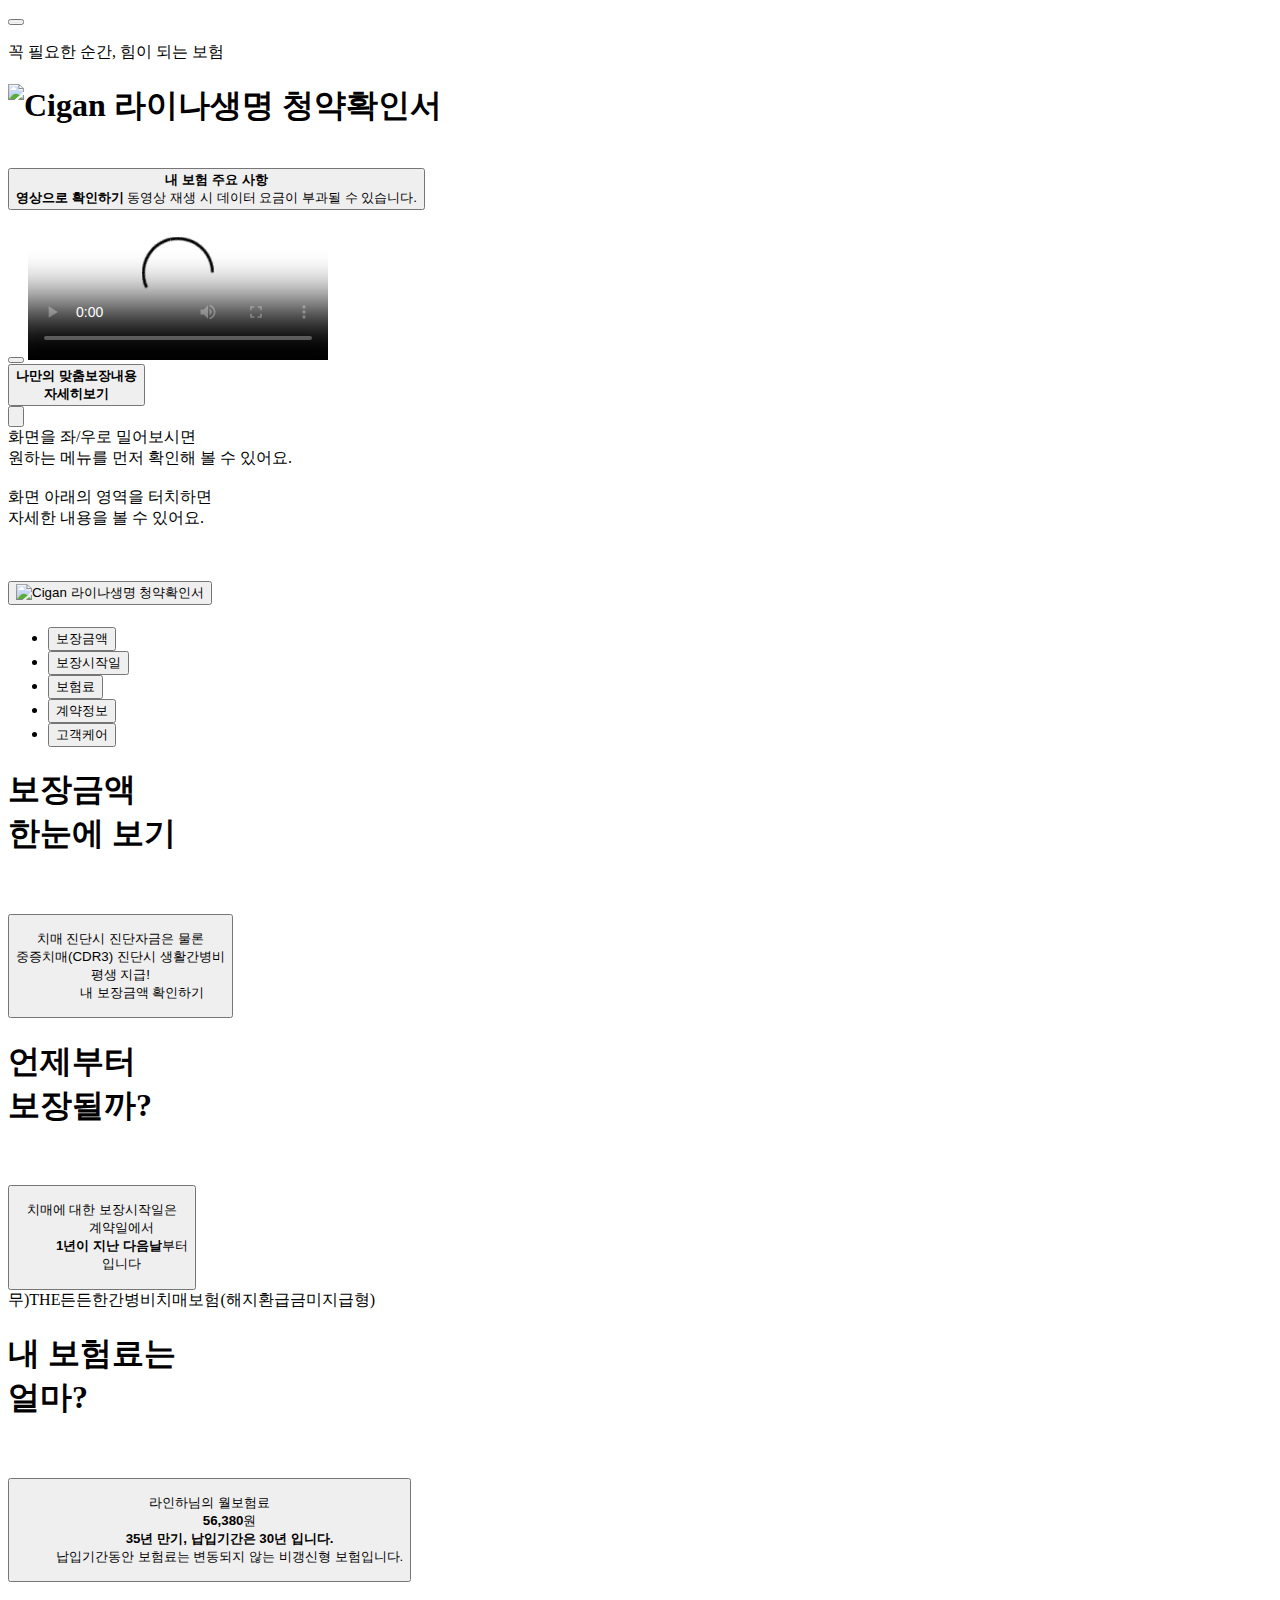
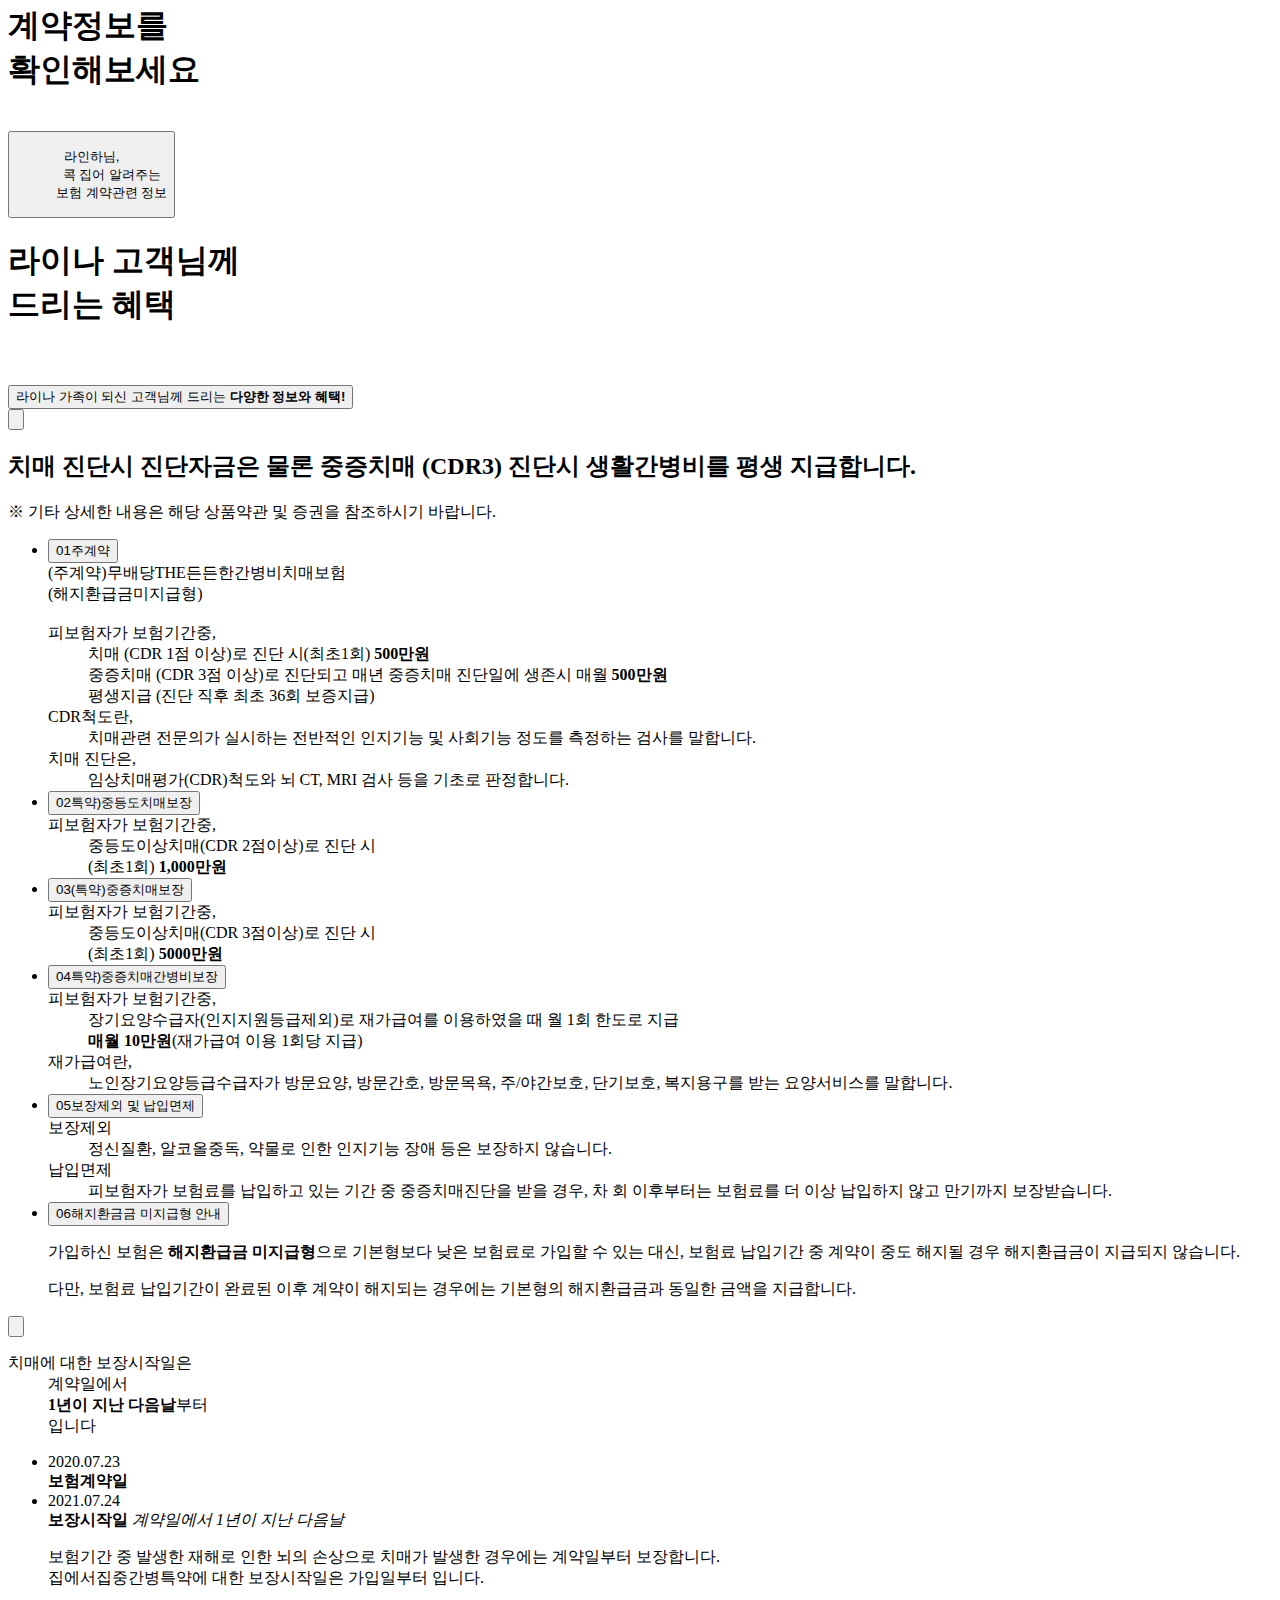
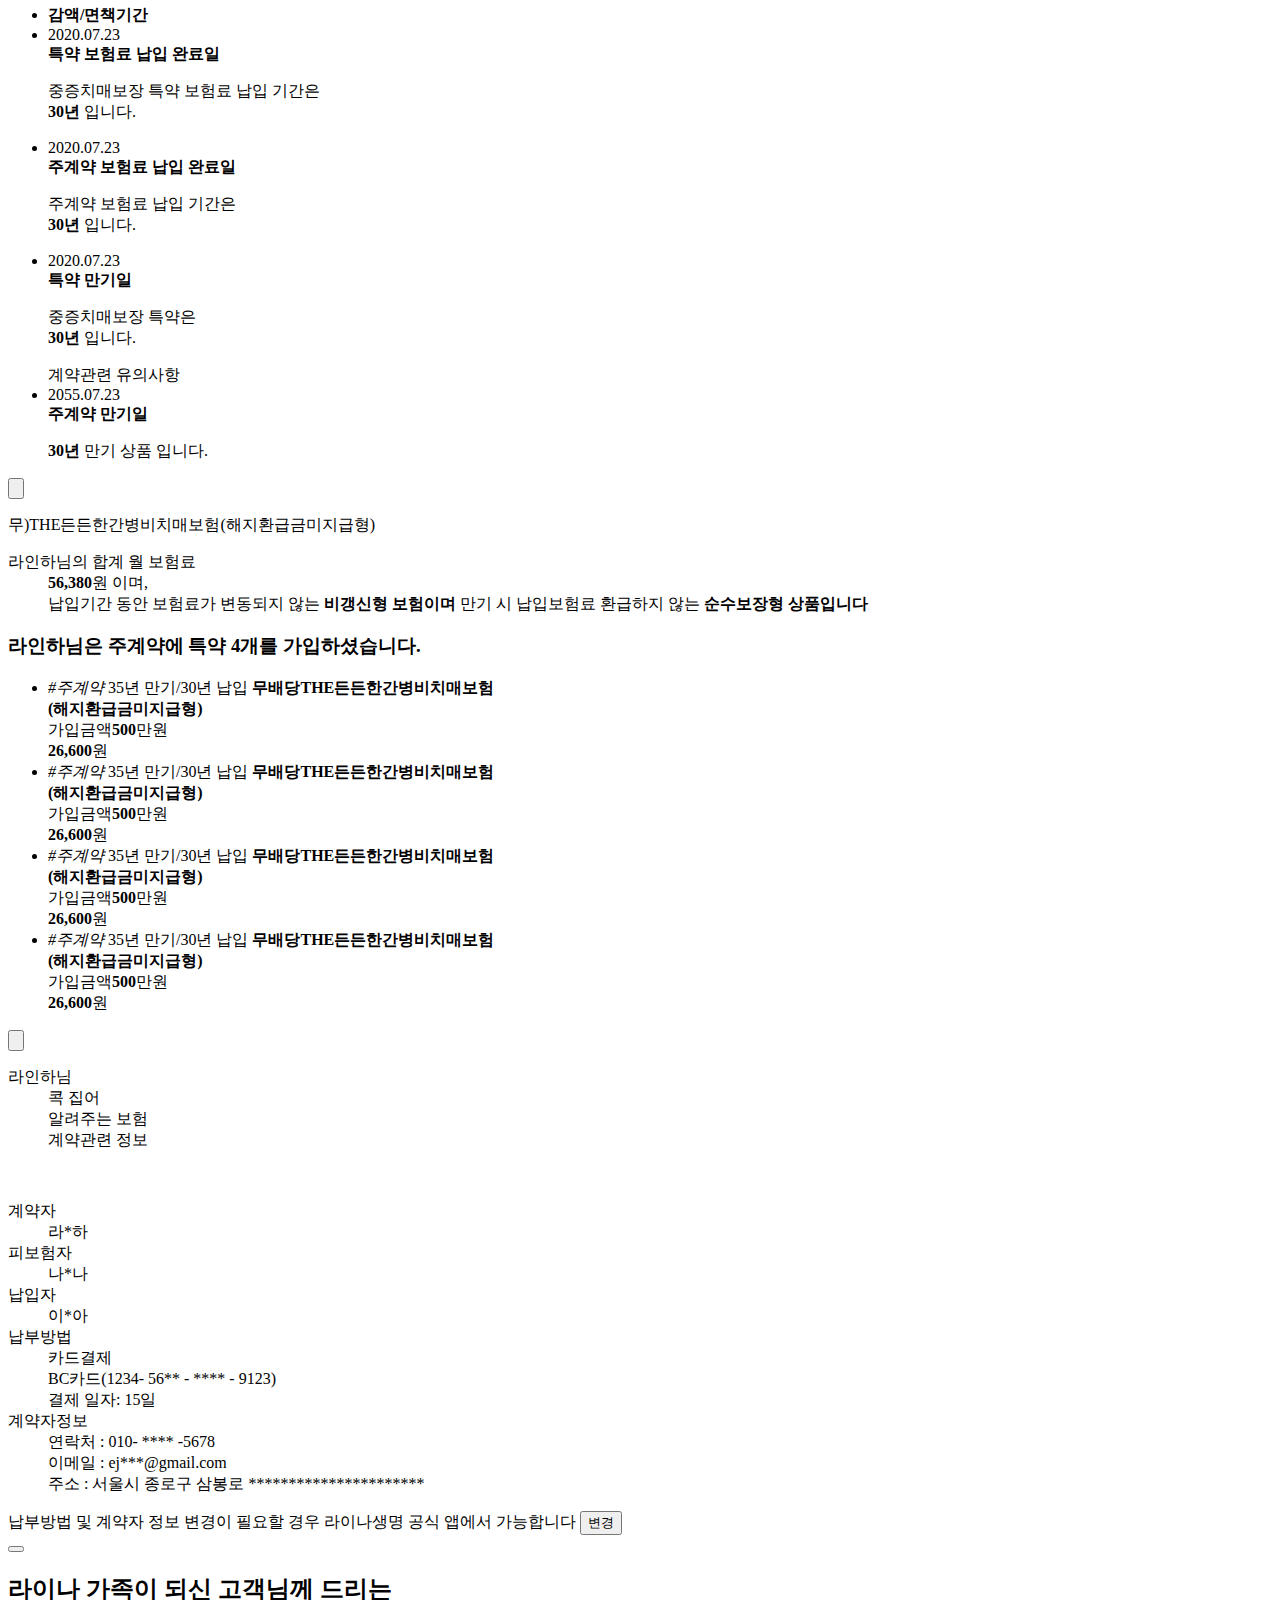
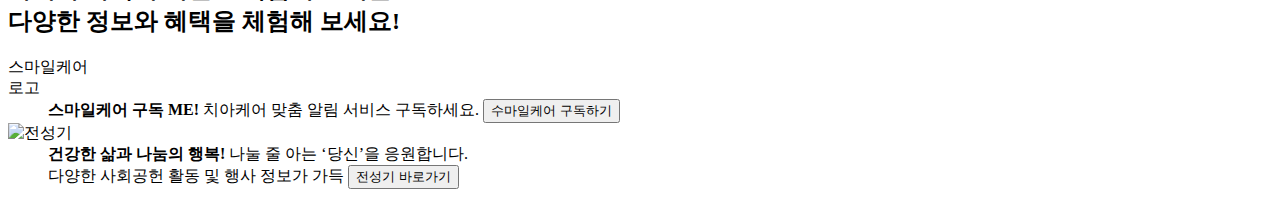
==== commit 466795b0: "d" ====
--- a/html/main.html
+++ b/html/main.html
@@ -1,5 +1,5 @@
 <!doctype html>
-<html lang="ko" page="0">
+<html lang="ko" page="0" intro="true">
     <head>
         <meta charset="utf-8">
         <meta http-equiv="X-UA-Compatible" content="IE=edge">
@@ -19,159 +19,589 @@
         <div class="base-wrap" >
             <button type="button" class="btn-talk" aria-label="페이지 설명"></button>
 
-            <header class="base-header">
-                <div class="header-wrap">
+            <section class="page-intro">
+                <div class="slogan">
+                    <p class="txt-slogan">꼭 필요한 순간,  힘이 되는 보험</p>
                     <h1 class="ci">
                         <img src="/lina/resources/img/common/lina_CI.png" alt="Cigan 라이나생명">
                         <span>청약확인서</span>
                     </h1>
-                    <nav class="header-nav">
-                        <ul>
-                            <li><button type="button" n="0"><span>보장금액</span></button></li>
-                            <li><button type="button" n="1"><span>보장시작일</span></button></li>
-                            <li><button type="button" n="2"><span>보험료</span></button></li>
-                            <li><button type="button" n="3"><span>계약정보</span></button></li>
-                            <li><button type="button" n="4"><span>고객케어</span></button></li>
-                        </ul>
-                        <span class="bar"></span>
-                    </nav>
                 </div>
-            </header>
-
-
-            <main class="base-main">
-                <div class="slidepage">
-                    <!--보장금액-->
-                    <section class="slidepage-item type-b" page="1">
-                        <div class="slidepage-content-wrap">
-                            <div class="page-tit">
-                                <h1>보장금액 <br>한눈에 보기</h1>
+
+                <div class="intro-btn">
+                    <img src="/lina/resources/img/common/page-intro-img.png" alt="">
+                    <div class="intro-btn-item">
+                         <button type="button" class="btn-box ui-vod">
+                            <strong>내 보험 주요 사항 <br><b>영상으로 확인하기</b></strong>
+                            <span>동영상 재생 시 데이터 요금이 부과될 수 있습니다.</span>
+                        </button>
+                        <div class="vod-wrap">
+                            <button type="button" class="btn-close ui-vod-close" aria-label="영상 닫기"></button>
+                            <video playsinline controls poster="/lina/resources/data/vod.jpg" id="adVod">
+                                <source src="/lina/resources/data/vod.mp4" type="video/mp4">
+                                <!-- <source src="/res/pub/front/data/sample.webm" type="video/webm"> -->
+                                <p>2020 서울거리예술축제</p>
+                            </video>
+                        </div>
+
+                    </div>
+                    <div class="intro-btn-item">
+                        <button type="button" class="btn-box ui-page">
+                            <strong><b>나만의 맞춤보장내용</b><br>자세히보기</strong>
+                        </button>
+                    </div>
+                </div>
+            </section>
+
+            <section class="page-main">
+                <div class="coachmark">
+                    <button type="button" class="ui-coacmark-close">
+                        <img src="/lina/resources/img/common/btn-close2.png" 
+                         srcset="/lina/resources/img/common/btn-close2.png,
+                                /lina/resources/img/common/btn-close2@2x.png 2x,
+                                /lina/resources/img/common/btn-close2@3x.png 3x"
+                        alt="">
+                    </button>
+                    <div class="n1">화면을 좌/우로 밀어보시면 <br>원하는 메뉴를 먼저 확인해 볼 수 있어요.<br>
+                    <img src="/lina/resources/img/common/coachmark_1.png" alt="">
+                    
+                    </div> 
+                    <div class="n2">
+                        화면 아래의 영역을  터치하면 <br>자세한 내용을 볼 수 있어요.<br>
+
+                        <img src="/lina/resources/img/common/click.png" 
+                         srcset="/lina/resources/img/common/click.png,
+                                /lina/resources/img/common/click@2x.png 2x,
+                                /lina/resources/img/common/click@3x.png 3x"
+                        alt="">
+                    </div>
+                </div>
+                <header class="base-header">
+                    <div class="header-wrap">
+                        <h1 class="ci">
+                            <button type="button" class="ui-intro">
+                            <img src="/lina/resources/img/common/lina_CI.png" alt="Cigan 라이나생명">
+                            <span>청약확인서</span>
+                            </button>
+                        </h1>
+                        <nav class="header-nav">
+                            <ul>
+                                <li><button type="button" n="0"><span>보장금액</span></button></li>
+                                <li><button type="button" n="1"><span>보장시작일</span></button></li>
+                                <li><button type="button" n="2"><span>보험료</span></button></li>
+                                <li><button type="button" n="3"><span>계약정보</span></button></li>
+                                <li><button type="button" n="4"><span>고객케어</span></button></li>
+                            </ul>
+                            <span class="bar"></span>
+                        </nav>
+                    </div>
+                </header>
+
+
+                <main class="base-main">
+                    <div class="slidepage">
+                        <!--보장금액-->
+                        <section class="slidepage-item type-b" page="1">
+                            <div class="slidepage-content-wrap">
+                                <div class="page-tit">
+                                    <h1>보장금액 <br>한눈에 보기</h1>
+                                </div>
+                                <div class="page-img">
+                                    <img 
+                                    src="/lina/resources/img/common/page-a-img@2x.png"  
+                                    srcset="/lina/resources/img/common/page-b-img.png,
+                                            /lina/resources/img/common/page-b-img@2x.png 2x,
+                                            /lina/resources/img/common/page-b-img@3x.png 3x"
+                                    alt="">
+                                </div>
+                                <div class="page-img2">
+                                    <img 
+                                    src="/lina/resources/img/common/page-b-img@2x.png"  
+                                    srcset="/lina/resources/img/common/page-b-img2.png,
+                                            /lina/resources/img/common/page-b-img2@2x.png 2x,
+                                            /lina/resources/img/common/page-b-img2@3x.png 3x"
+                                    alt="">
+                                </div>
+                                <div class="page-box">
+                                    <button type="button" class="btn-content" n="2">
+                                        <dl class="group-dl">
+                                            <dt>치매 진단시  진단자금은 물론 <br>중증치매(CDR3) 진단시 생활간병비 <br>평생 지급!</dt>
+                                            <dd>
+                                                <div class="btn-arrow">
+                                                    <img 
+                                                    src="/lina/resources/img/common/ico-detail.png"  
+                                                    srcset="/lina/resources/img/common/ico-detail.png,
+                                                            /lina/resources/img/common/ico-detail@2x.png 2x,
+                                                            /lina/resources/img/common/ico-detail@3x.png 3x"
+                                                    alt="">
+                                                    <span>내 보장금액 확인하기</span>
+                                                </div>
+                                            </dd>
+                                        </dl>
+                                    </button>
+                                </div>
                             </div>
-                            <div class="page-img">
-                                <img 
-                                src="/lina/resources/img/common/page-a-img@2x.png"  
-                                srcset="/lina/resources/img/common/page-b-img.png,
-                                        /lina/resources/img/common/page-b-img@2x.png 2x,
-                                        /lina/resources/img/common/page-b-img@3x.png 3x"
-                                alt="">
+                        </section>
+
+                        <!--보장시작일-->
+                        <section class="slidepage-item type-c" page="2">
+                            <div class="slidepage-content-wrap">
+                                <div class="page-tit">
+                                    <h1>언제부터 <br>보장될까?</h1>
+                                </div>
+                                <div class="page-img">
+                                    <img 
+                                    src="/lina/resources/img/common/page-c-img@2x.png"  
+                                    srcset="/lina/resources/img/common/page-c-img.png,
+                                            /lina/resources/img/common/page-c-img@2x.png 2x,
+                                            /lina/resources/img/common/page-c-img@3x.png 3x"
+                                    alt="">
+                                </div>
+                                <div class="page-img2">
+                                    <img 
+                                    src="/lina/resources/img/common/page-c-img@2x.png"  
+                                    srcset="/lina/resources/img/common/page-c-img2.png,
+                                            /lina/resources/img/common/page-c-img2@2x.png 2x,
+                                            /lina/resources/img/common/page-c-img2@3x.png 3x"
+                                    alt="">
+                                </div>
+                                <div class="page-box">
+                                    <button type="button" class="btn-content" n="3">
+                                        <dl class="group-dl">
+                                            <dt>치매에 대한 보장시작일은</dt>
+                                            <dd>
+                                                계약일에서 <br>
+                                                <b class="line"><span>1년이 지난 다음날</span></b>부터<br>
+                                                입니다
+                                            </dd>
+                                        </dl>
+                                    </button>
+                                </div>
                             </div>
-                            <div class="page-img2">
-                                <img 
-                                src="/lina/resources/img/common/page-b-img@2x.png"  
-                                srcset="/lina/resources/img/common/page-b-img2.png,
-                                        /lina/resources/img/common/page-b-img2@2x.png 2x,
-                                        /lina/resources/img/common/page-b-img2@3x.png 3x"
-                                alt="">
+                        </section>
+
+                        <!--보험료-->
+                        <section class="slidepage-item type-a" page="3">
+                            <div class="slidepage-content-wrap">
+                                <div class="page-tit">
+                                    <span>무)THE든든한간병비치매보험(해지환급금미지급형)</span>
+                                    <h1>내 보험료는 <br>얼마?</h1>
+                                </div>
+                                <div class="page-img">
+                                    <img 
+                                    src="/lina/resources/img/common/page-a-img@2x.png"  
+                                    srcset="/lina/resources/img/common/page-a-img.png,
+                                            /lina/resources/img/common/page-a-img@2x.png 2x,
+                                            /lina/resources/img/common/page-a-img@3x.png 3x"
+                                    alt="">
+                                </div>
+                                <div class="page-img2">
+                                    <img 
+                                    src="/lina/resources/img/common/page-a-img@2x.png"  
+                                    srcset="/lina/resources/img/common/page-a-img2.png,
+                                            /lina/resources/img/common/page-a-img2@2x.png 2x,
+                                            /lina/resources/img/common/page-a-img2@3x.png 3x"
+                                    alt="">
+                                </div>
+                                <div class="page-box">
+                                    <button type="button" class="btn-content" n="1">
+                                        <dl class="group-dl">
+                                            <dt>라인하님의 월보험료</dt>
+                                            <dd class="type-sum">
+                                                <strong>56,380</strong><span>원</span>
+                                            </dd>
+                                            <dd class="type-txt">
+                                                <strong>
+                                                    <b class="line">
+                                                        <span>35년 만기, 납입기간은 30년</span>
+                                                    </b>입니다.
+                                                </strong>
+                                                <br>
+                                                <span>납입기간동안 보험료는 변동되지 않는 비갱신형 보험입니다.</span>
+                                            </dd>
+                                        </dl>
+                                    </button>
+                                </div>
                             </div>
-                            <div class="page-box">
-                                <button type="button" class="btn-content" n="2">
-                                    <dl class="group-dl">
-                                        <dt>치매 진단시  진단자금은 물론 <br>중증치매(CDR3) 진단시 생활간병비 <br>평생 지급!</dt>
-                                        <dd>
-                                            <div class="btn-arrow">
-                                                <img 
-                                                src="/lina/resources/img/common/ico-detail.png"  
-                                                srcset="/lina/resources/img/common/ico-detail.png,
-                                                        /lina/resources/img/common/ico-detail@2x.png 2x,
-                                                        /lina/resources/img/common/ico-detail@3x.png 3x"
-                                                alt="">
-                                                <span>내 보장금액 확인하기</span>
+                        </section>
+
+                        <!--계약정보-->
+                        <section class="slidepage-item type-d" page="4">
+                            <div class="slidepage-content-wrap">
+                                <div class="page-tit">
+                                    <h1>계약정보를<br> 확인해보세요</h1>
+                                </div>
+                                <div class="page-img">
+                                    <img 
+                                    src="/lina/resources/img/common/page-d-img@2x.png"  
+                                    srcset="/lina/resources/img/common/page-d-img.png,
+                                            /lina/resources/img/common/page-d-img@2x.png 2x,
+                                            /lina/resources/img/common/page-d-img@3x.png 3x"
+                                    alt="">
+                                </div>
+                                <div class="page-box">
+                                    <button type="button" class="btn-content" n="4">
+                                        <dl class="group-dl">
+                                            <dt>라인하님,</dt>
+                                            <dd>
+                                                <div class="btn-arrow">
+                                                    콕 집어 알려주는  <br>
+                                                    보험 계약관련 정보
+                                                </div>
+                                            </dd>
+                                        </dl>
+                                    </button>
+                                </div>
+                            </div>
+                        </section>
+
+                        <!--고객케어-->
+                        <section class="slidepage-item type-e" page="5">
+                            <div class="slidepage-content-wrap">
+                                <div class="page-tit">
+                                    <h1>라이나 고객님께 <br> 드리는 혜택</h1>
+                                </div>
+                                <div class="page-img">
+                                    <img 
+                                    src="/lina/resources/img/common/page-e-img@2x.png"  
+                                    srcset="/lina/resources/img/common/page-e-img.png,
+                                            /lina/resources/img/common/page-e-img@2x.png 2x,
+                                            /lina/resources/img/common/page-e-img@3x.png 3x"
+                                    alt="">
+                                </div>
+                                <div class="page-img2">
+                                    <img 
+                                    src="/lina/resources/img/common/page-e-img@2x.png"  
+                                    srcset="/lina/resources/img/common/page-e-img2.png,
+                                            /lina/resources/img/common/page-e-img2@2x.png 2x,
+                                            /lina/resources/img/common/page-e-img2@3x.png 3x"
+                                    alt="">
+                                </div>
+                                <div class="page-box">
+                                    <button type="button" class="btn-content" n="5">
+                                        <div class="btn-arrow-modal">
+                                            <span>라이나 가족이 되신 고객님께 드리는 <strong>다양한 정보와 혜택!</strong></span>
+                                            <span class="ico"></span>
+                                        </div>
+                                    </button>
+                                </div>
+                            </div>
+                        </section>
+                    </div>
+
+
+    <!----------------------------------- 상세내용 ---------------------------------------->
+                    <!-- 보장금액 -->
+                    <article class="page-content type-b" page="2">
+                        <button type="button" class="page-close" aria-label="보장금액 상세보기 닫기">
+                            <img src="/lina/resources/img/common/ico-back.svg" alt="">
+                        </button>
+                        
+                        <section class="page-content-wrap">
+                            <h2>치매 진단시 진단자금은 물론 중증치매 (CDR3) 진단시 <strong class="hue-m">생활간병비</strong>를 평생 지급합니다.</h2>
+                            <p class="txt-noti">※ 기타 상세한 내용은 해당 상품약관 및 증권을 참조하시기 바랍니다. </p>
+
+                            <ul class="ui-acco" id="exeAcco1">
+                                <li class="ui-acco-wrap">
+                                    <div class="ui-acco-tit">
+                                        <button type="button" class="ui-acco-btn">
+                                            <span class="hue-m">01</span><span>주계약</span>
+                                        </button>
+                                    </div>
+                                    <div class="ui-acco-pnl">
+                                        <div class="ui-acco-pnl-wrap">
+                                            <div class="full-img">
+                                                <div class="full-img-txt">(주계약)무배당THE든든한간병비치매보험<br>(해지환급금미지급형)</div>
+                                                <img src="/lina/resources/img/common/acco-img1.png" alt="">
                                             </div>
-                                        </dd>
-                                    </dl>
-                                </button>
+
+                                            <dl class="dl-box">
+                                                <dt>피보험자가 보험기간중,</dt>
+                                                <dd>치매 (CDR 1점 이상)로 진단 시(최초1회) <b class="hue-m"><strong>500</strong>만원</b></dd>
+                                                <dd>중증치매 (CDR 3점 이상)로 진단되고 매년 중증치매 진단일에 생존시 매월 <b class="hue-m"><strong>500</strong>만원</b><br>
+                                                    평생지급 (진단 직후 최초 36회 보증지급)
+                                                </dd>
+                                            </dl>
+
+                                            <dl class="dl-tit">
+                                                <div>
+                                                    <dt><span>CDR척도란,</span></dt>
+                                                    <dd>치매관련 전문의가 실시하는 전반적인 인지기능 및 사회기능 정도를 측정하는 검사를 말합니다.</dd>
+                                                </div>
+                                                <div>
+                                                    <dt><span>치매 진단은,</span></dt>
+                                                    <dd>임상치매평가(CDR)척도와 뇌 CT, MRI 검사 등을 기초로 판정합니다.</dd>
+                                                </div>
+                                            </dl>
+                                        </div>
+                                    </div>
+                                </li>
+                                <li class="ui-acco-wrap">
+                                    <div class="ui-acco-tit">
+                                        <button type="button" class="ui-acco-btn">
+                                            <span class="hue-m">02</span><span>특약)중등도치매보장</span>
+                                        </button>
+                                    </div>
+                                    <div class="ui-acco-pnl">
+                                        <div class="ui-acco-pnl-wrap">
+                                            <dl class="dl-box">
+                                                <dt>피보험자가 보험기간중,</dt>
+                                                <dd>중등도이상치매(CDR 2점이상)로 진단 시<br>
+                                                (최초1회) <b class="hue-m"><strong>1,000</strong>만원</b></dd>
+                                            </dl>
+                                        </div>
+                                    </div>
+                                </li>
+                                <li class="ui-acco-wrap">
+                                    <div class="ui-acco-tit">
+                                        <button type="button" class="ui-acco-btn">
+                                            <span class="hue-m">03</span><span>(특약)중증치매보장</span>
+                                        </button>
+                                    </div>
+                                    <div class="ui-acco-pnl">
+                                        <div class="ui-acco-pnl-wrap">
+                                            <dl class="dl-box">
+                                                <dt>피보험자가 보험기간중,</dt>
+                                                <dd>중등도이상치매(CDR 3점이상)로 진단 시<br>
+                                                (최초1회) <b class="hue-m"><strong>5000</strong>만원</b></dd>
+                                            </dl>
+                                        </div>
+                                    </div>
+                                </li>
+                                <li class="ui-acco-wrap">
+                                    <div class="ui-acco-tit">
+                                        <button type="button" class="ui-acco-btn">
+                                            <span class="hue-m">04</span><span>특약)중증치매간병비보장</span>
+                                        </button>
+                                    </div>
+                                    <div class="ui-acco-pnl">
+                                        <div class="ui-acco-pnl-wrap">
+                                            <dl class="dl-box">
+                                                <dt>피보험자가 보험기간중,</dt>
+                                                <dd>장기요양수급자(인지지원등급제외)로 재가급여를 이용하였을 때 월 1회 한도로 지급 <br>
+                                                <b class="hue-m"><strong>매월 10만원</strong></b>(재가급여 이용 1회당 지급)<br>
+                                            </dl>
+                                            <dl class="dl-tit">
+                                                <div>
+                                                    <dt><span>재가급여란,</span></dt>
+                                                    <dd>노인장기요양등급수급자가 방문요양, 방문간호, 방문목욕, 주/야간보호,  단기보호, 복지용구를 받는 요양서비스를 말합니다.</dd>
+                                                </div>
+                                            </dl>
+                                        </div>
+                                    </div>
+                                </li>
+                                <li class="ui-acco-wrap">
+                                    <div class="ui-acco-tit">
+                                        <button type="button" class="ui-acco-btn">
+                                            <span class="hue-m">05</span><span>보장제외 및 납입면제</span>
+                                        </button>
+                                    </div>
+                                    <div class="ui-acco-pnl">
+                                        <div class="ui-acco-pnl-wrap">
+                                            <dl class="dl-tit">
+                                                <div>
+                                                    <dt><span> 보장제외</span></dt>
+                                                    <dd>정신질환, 알코올중독, 약물로 인한 인지기능 장애 등은 보장하지 않습니다.</dd>
+                                                </div>
+                                                <div>
+                                                    <dt><span>납입면제</span></dt>
+                                                    <dd>피보험자가 보험료를 납입하고 있는 기간 중 중증치매진단을 받을 경우, 차 회 이후부터는 보험료를 더 이상 납입하지 않고 만기까지 보장받습니다.</dd>
+                                                </div>
+                                            </dl>
+                                        </div>
+                                    </div>
+                                </li>
+                                <li class="ui-acco-wrap">
+                                    <div class="ui-acco-tit">
+                                        <button type="button" class="ui-acco-btn">
+                                            <span class="hue-m">06</span><span>해지환금금 미지급형 안내</span>
+                                        </button>
+                                    </div>
+                                    <div class="ui-acco-pnl">
+                                        <div class="ui-acco-pnl-wrap">
+                                            <p>가입하신 보험은 <b class="hue-m"><strong>해지환급금 미지급형</strong></b>으로 기본형보다 낮은 보험료로  가입할 수 있는 대신, 보험료 납입기간 중 계약이 중도 해지될 경우 해지환급금이 지급되지 않습니다.</p>
+                                            <p>다만, 보험료 납입기간이 완료된 이후 계약이 해지되는 경우에는 기본형의 해지환급금과 동일한 금액을 지급합니다.</p>
+                                        </div>
+                                    </div>
+                                </li>
+                            </ul>
+
+
+                        </section>
+                        
+                    </article>
+
+                    <!-- 보장시작일 -->
+                    <article class="page-content type-c" page="3">
+                        <button type="button" class="page-close" aria-label="보장시작일 상세보기 닫기">
+                            <img src="/lina/resources/img/common/ico-back.svg" alt="">
+                        </button>
+                        
+                        <section class="page-content-wrap">
+                            <dl class="group-dl">
+                                <dt>치매에 대한 보장시작일은</dt>
+                                <dd>
+                                    계약일에서 <br>
+                                    <b class="line"><span>1년이 지난 다음날</span></b>부터<br>
+                                    입니다
+                                </dd>
+                            </dl>
+
+                            <div class="list-date">
+                                <ul>
+                                    <li class="point">
+                                        <span>2020.07.23</span>
+                                        <div>
+                                            <strong>보험계약일</strong>
+                                        </div>
+                                    </li>
+                                    <li class="start">
+                                        <span>2021.07.24</span>
+                                        <div>
+                                            <strong>보장시작일</strong>
+                                            <em>계약일에서 1년이 지난 다음날</em>
+                                            <p>보험기간 중 발생한 재해로 인한 뇌의 손상으로 치매가 발생한 경우에는 계약일부터 보장합니다.<br>
+                                            집에서집중간병특약에 대한 보장시작일은 가입일부터 입니다.</p>
+                                        </div>
+                                    </li>
+                                    <li class="term">
+                                        <div>
+                                            <strong>감액/면책기간</strong>
+                                        </div>
+                                    </li>
+                                    <li>
+                                        <span>2020.07.23</span>
+                                        <div>
+                                            <strong>특약 보험료 납입 완료일</strong>
+                                            <p>중증치매보장 특약 보험료 납입 기간은 <br><strong class="hue-m">30년</strong> 입니다.</p>
+                                        </div>
+                                    </li>
+                                    <li class="point">
+                                        <span>2020.07.23</span>
+                                        <div>
+                                            <strong>주계약 보험료 납입 완료일</strong>
+                                            <p>주계약 보험료 납입 기간은 <br><strong class="hue-m">30년</strong> 입니다.</p>
+                                        </div>
+                                    </li>
+                                    <li class="point">
+                                        <span>2020.07.23</span>
+                                        <div>
+                                            <strong>특약 만기일</strong>
+                                            <p>중증치매보장 특약은 <br><strong class="hue-m">30년</strong> 입니다.</p>
+                                            <div class="tip">계약관련 유의사항</div>
+                                        </div>
+                                    </li>
+                                    <li class="point">
+                                        <span>2055.07.23</span>
+                                        <div>
+                                            <strong>주계약 만기일</strong>
+                                            <p><strong class="hue-m">30년</strong> 만기 상품 입니다.</p>
+                                        </div>
+                                    </li>
+                                </ul>
+
                             </div>
-                        </div>
-                    </section>
-
-                    <!--보장시작일-->
-                    <section class="slidepage-item type-c" page="2">
-                        <div class="slidepage-content-wrap">
-                            <div class="page-tit">
-                                <h1>언제부터 <br>보장될까?</h1>
-                            </div>
-                            <div class="page-img">
-                                <img 
-                                src="/lina/resources/img/common/page-c-img@2x.png"  
-                                srcset="/lina/resources/img/common/page-c-img.png,
-                                        /lina/resources/img/common/page-c-img@2x.png 2x,
-                                        /lina/resources/img/common/page-c-img@3x.png 3x"
-                                alt="">
-                            </div>
-                            <div class="page-img2">
-                                <img 
-                                src="/lina/resources/img/common/page-c-img@2x.png"  
-                                srcset="/lina/resources/img/common/page-c-img2.png,
-                                        /lina/resources/img/common/page-c-img2@2x.png 2x,
-                                        /lina/resources/img/common/page-c-img2@3x.png 3x"
-                                alt="">
-                            </div>
-                            <div class="page-box">
-                                <button type="button" class="btn-content" n="3">
-                                    <dl class="group-dl">
-                                        <dt>치매에 대한 보장시작일은</dt>
-                                        <dd>
-                                            계약일에서 <br>
-                                            <b class="line"><span>1년이 지난 다음날</span></b>부터<br>
-                                            입니다
-                                        </dd>
-                                    </dl>
-                                </button>
-                            </div>
-                        </div>
-                    </section>
-
-                    <!--보험료-->
-                    <section class="slidepage-item type-a" page="3">
-                        <div class="slidepage-content-wrap">
-                            <div class="page-tit">
-                                <span>무)THE든든한간병비치매보험(해지환급금미지급형)</span>
-                                <h1>내 보험료는 <br>얼마?</h1>
-                            </div>
-                            <div class="page-img">
-                                <img 
-                                src="/lina/resources/img/common/page-a-img@2x.png"  
-                                srcset="/lina/resources/img/common/page-a-img.png,
-                                        /lina/resources/img/common/page-a-img@2x.png 2x,
-                                        /lina/resources/img/common/page-a-img@3x.png 3x"
-                                alt="">
-                            </div>
-                            <div class="page-img2">
-                                <img 
-                                src="/lina/resources/img/common/page-a-img@2x.png"  
-                                srcset="/lina/resources/img/common/page-a-img2.png,
-                                        /lina/resources/img/common/page-a-img2@2x.png 2x,
-                                        /lina/resources/img/common/page-a-img2@3x.png 3x"
-                                alt="">
-                            </div>
-                            <div class="page-box">
-                                <button type="button" class="btn-content" n="1">
-                                    <dl class="group-dl">
-                                        <dt>라인하님의 월보험료</dt>
-                                        <dd class="type-sum">
-                                            <strong>56,380</strong><span>원</span>
-                                        </dd>
-                                        <dd class="type-txt">
-                                            <strong>
-                                                <b class="line">
-                                                    <span>35년 만기, 납입기간은 30년</span>
-                                                </b>입니다.
-                                            </strong>
-                                            <br>
-                                            <span>납입기간동안 보험료는 변동되지 않는 비갱신형 보험입니다.</span>
-                                        </dd>
-                                    </dl>
-                                </button>
-                            </div>
-                        </div>
-                    </section>
-
-                    <!--계약정보-->
-                    <section class="slidepage-item type-d" page="4">
-                        <div class="slidepage-content-wrap">
-                            <div class="page-tit">
-                                <h1>계약정보를<br> 확인해보세요</h1>
-                            </div>
+                        </section>
+                        
+                    </article>
+
+                    <!-- 보험료 -->
+                    <article class="page-content type-a" page="1">
+                        <button type="button" class="page-close" aria-label="보험료 상세보기 닫기">
+                            <img src="/lina/resources/img/common/ico-back.svg" alt="">
+                        </button>
+                        
+                        <section class="page-content-wrap">
+                            <p>무)THE든든한간병비치매보험(해지환급금미지급형)</p>
+                            <dl class="group-dl">
+                                <dt>라인하님의  합계 월 보험료</dt>
+                                <dd class="type-sum">
+                                    <strong>56,380</strong><span>원 이며, </span>
+                                </dd>
+                                <dd class="type-txt">
+                                    납입기간 동안 보험료가 변동되지 않는 
+                                    <b class="line"><span>비갱신형 보험</span>이며</b> 만기 시 납입보험료 
+                                    환급하지 않는 <b class="line"><span>순수보장형 상품</span>입니다</b>
+                                </dd>
+                            </dl>
+
+                            <h3>라인하님은 주계약에 <strong class="hue-m">특약 4개</strong>를 가입하셨습니다.  </h3>
+                            <ul class="list-insure">
+                                <li>
+                                    <em class="hue-m">#주계약</em>
+                                    <span>35년 만기/30년 납입</span>
+                                    <strong>
+                                        무배당THE든든한간병비치매보험<br>
+                                        (해지환급금미지급형)
+                                    </strong>
+                                    <div class="type-sum2">
+                                        <span>가입금액</span><strong>500</strong><span>만원</span>
+                                    </div>
+                                    <div class="type-sum">
+                                        <strong>26,600</strong><span>원</span>
+                                    </div>
+                                </li>
+                                <li>
+                                    <em class="hue-m">#주계약</em>
+                                    <span>35년 만기/30년 납입</span>
+                                    <strong>
+                                        무배당THE든든한간병비치매보험<br>
+                                        (해지환급금미지급형)
+                                    </strong>
+                                    <div class="type-sum2">
+                                        <span>가입금액</span><strong>500</strong><span>만원</span>
+                                    </div>
+                                    <div class="type-sum">
+                                        <strong>26,600</strong><span>원</span>
+                                    </div>
+                                </li>
+                                <li>
+                                    <em class="hue-m">#주계약</em>
+                                    <span>35년 만기/30년 납입</span>
+                                    <strong>
+                                        무배당THE든든한간병비치매보험<br>
+                                        (해지환급금미지급형)
+                                    </strong>
+                                    <div class="type-sum2">
+                                        <span>가입금액</span><strong>500</strong><span>만원</span>
+                                    </div>
+                                    <div class="type-sum">
+                                        <strong>26,600</strong><span>원</span>
+                                    </div>
+                                </li>
+                                <li>
+                                    <em class="hue-m">#주계약</em>
+                                    <span>35년 만기/30년 납입</span>
+                                    <strong>
+                                        무배당THE든든한간병비치매보험<br>
+                                        (해지환급금미지급형)
+                                    </strong>
+                                    <div class="type-sum2">
+                                        <span>가입금액</span><strong>500</strong><span>만원</span>
+                                    </div>
+                                    <div class="type-sum">
+                                        <strong>26,600</strong><span>원</span>
+                                    </div>
+                                </li>
+                            </ul>
+                        </section>
+                    </article>
+
+                    <!-- 계약정보 -->
+                    <article class="page-content type-d" page="4">
+                        <button type="button" class="page-close" aria-label="계약정보 상세보기 닫기">
+                            <img src="/lina/resources/img/common/ico-back-dark.svg" alt="">
+                        </button>
+                        
+                        <section class="page-content-wrap">
+                            <dl class="group-dl">
+                                <dt>라인하님</dt>
+                                <dd>
+                                    <div class="btn-arrow">
+                                        콕 집어 <br>알려주는 보험 <br>계약관련 정보
+                                    </div>
+                                </dd>
+                            </dl>
                             <div class="page-img">
                                 <img 
                                 src="/lina/resources/img/common/page-d-img@2x.png"  
@@ -180,457 +610,87 @@
                                         /lina/resources/img/common/page-d-img@3x.png 3x"
                                 alt="">
                             </div>
-                            <div class="page-box">
-                                <button type="button" class="btn-content" n="4">
-                                    <dl class="group-dl">
-                                        <dt>라인하님,</dt>
+
+                            <div class="dl-table-bg">
+                                <dl class="dl-table">
+                                    <div class="dl-tr">
+                                        <dt>계약자</dt>
+                                        <dd>라*하</dd>
+                                    </div>
+                                    <div class="dl-tr">
+                                        <dt>피보험자</dt>
+                                        <dd>나*나</dd>
+                                    </div>
+                                    <div class="dl-tr">
+                                        <dt>납입자</dt>
+                                        <dd>이*아</dd>
+                                    </div>
+
+                                    <div class="dl-tr div-line">
+                                        <dt>납부방법</dt>
                                         <dd>
-                                            <div class="btn-arrow">
-                                                콕 집어 알려주는  <br>
-                                                보험 계약관련 정보
-                                            </div>
-                                        </dd>
-                                    </dl>
-                                </button>
+                                        카드결제<br>
+                                        BC카드(1234- 56** - **** -  9123)<br>
+                                        결제 일자: 15일</dd>
+                                    </div>
+                                    <div class="dl-tr div-line">
+                                        <dt>계약자정보</dt>
+                                        <dd>
+                                        연락처 : 010- **** -5678<br>
+                                        이메일 : ej***@gmail.com<br>
+                                        <span class="in-2">주소 : 서울시 종로구 삼봉로 **********************</span></dd>
+                                    </div>
+                                </dl>
+                                <div class="div-line">
+                                    <span class="txt">납부방법 및 계약자 정보 변경이 필요할 경우 라이나생명 공식 앱에서 가능합니다</span>
+                                    <button type="button" class="btn-round"><span>변경</span></button>
+                                </div>
                             </div>
-                        </div>
-                    </section>
-
-                    <!--고객케어-->
-                    <section class="slidepage-item type-e" page="5">
-                        <div class="slidepage-content-wrap">
-                            <div class="page-tit">
-                                <h1>라이나 고객님께 <br> 드리는 혜택</h1>
-                            </div>
-                            <div class="page-img">
-                                <img 
-                                src="/lina/resources/img/common/page-e-img@2x.png"  
-                                srcset="/lina/resources/img/common/page-e-img.png,
-                                        /lina/resources/img/common/page-e-img@2x.png 2x,
-                                        /lina/resources/img/common/page-e-img@3x.png 3x"
-                                alt="">
-                            </div>
-                            <div class="page-img2">
-                                <img 
-                                src="/lina/resources/img/common/page-e-img@2x.png"  
-                                srcset="/lina/resources/img/common/page-e-img2.png,
-                                        /lina/resources/img/common/page-e-img2@2x.png 2x,
-                                        /lina/resources/img/common/page-e-img2@3x.png 3x"
-                                alt="">
-                            </div>
-                            <div class="page-box">
-                                <button type="button" class="btn-content" n="5">
-                                    <div class="btn-arrow-modal">
-                                        <span>라이나 가족이 되신 고객님께 드리는 <strong>다양한 정보와 혜택!</strong></span>
-                                        <span class="ico"></span>
-                                    </div>
-                                </button>
-                            </div>
-                        </div>
-                    </section>
-                </div>
-
-
-<!----------------------------------- 상세내용 ---------------------------------------->
-                <!-- 보장금액 -->
-                <article class="page-content type-b" page="2">
-                    <button type="button" class="page-close" aria-label="보장금액 상세보기 닫기">
-                        <img src="/lina/resources/img/common/ico-back.svg" alt="">
-                    </button>
-                    
-                    <section class="page-content-wrap">
-                        <h2>치매 진단시 진단자금은 물론 중증치매 (CDR3) 진단시 <strong class="hue-m">생활간병비</strong>를 평생 지급합니다.</h2>
-                        <p class="txt-noti">※ 기타 상세한 내용은 해당 상품약관 및 증권을 참조하시기 바랍니다. </p>
-
-                        <ul class="ui-acco" id="exeAcco1">
-                            <li class="ui-acco-wrap">
-                                <div class="ui-acco-tit">
-                                    <button type="button" class="ui-acco-btn">
-                                        <span class="hue-m">01</span><span>주계약</span>
-                                    </button>
-                                </div>
-                                <div class="ui-acco-pnl">
-                                    <div class="ui-acco-pnl-wrap">
-                                        <div class="full-img">
-                                            <div class="full-img-txt">(주계약)무배당THE든든한간병비치매보험<br>(해지환급금미지급형)</div>
-                                            <img src="/lina/resources/img/common/acco-img1.png" alt="">
-                                        </div>
-
-                                        <dl class="dl-box">
-                                            <dt>피보험자가 보험기간중,</dt>
-                                            <dd>치매 (CDR 1점 이상)로 진단 시(최초1회) <b class="hue-m"><strong>500</strong>만원</b></dd>
-                                            <dd>중증치매 (CDR 3점 이상)로 진단되고 매년 중증치매 진단일에 생존시 매월 <b class="hue-m"><strong>500</strong>만원</b><br>
-                                                평생지급 (진단 직후 최초 36회 보증지급)
-                                            </dd>
-                                        </dl>
-
-                                        <dl class="dl-tit">
-                                            <div>
-                                                <dt><span>CDR척도란,</span></dt>
-                                                <dd>치매관련 전문의가 실시하는 전반적인 인지기능 및 사회기능 정도를 측정하는 검사를 말합니다.</dd>
-                                            </div>
-                                            <div>
-                                                <dt><span>치매 진단은,</span></dt>
-                                                <dd>임상치매평가(CDR)척도와 뇌 CT, MRI 검사 등을 기초로 판정합니다.</dd>
-                                            </div>
-                                        </dl>
-                                    </div>
-                                </div>
-                            </li>
-                            <li class="ui-acco-wrap">
-                                <div class="ui-acco-tit">
-                                    <button type="button" class="ui-acco-btn">
-                                        <span class="hue-m">02</span><span>특약)중등도치매보장</span>
-                                    </button>
-                                </div>
-                                <div class="ui-acco-pnl">
-                                    <div class="ui-acco-pnl-wrap">
-                                        <dl class="dl-box">
-                                            <dt>피보험자가 보험기간중,</dt>
-                                            <dd>중등도이상치매(CDR 2점이상)로 진단 시<br>
-                                            (최초1회) <b class="hue-m"><strong>1,000</strong>만원</b></dd>
-                                        </dl>
-                                    </div>
-                                </div>
-                            </li>
-                            <li class="ui-acco-wrap">
-                                <div class="ui-acco-tit">
-                                    <button type="button" class="ui-acco-btn">
-                                        <span class="hue-m">03</span><span>(특약)중증치매보장</span>
-                                    </button>
-                                </div>
-                                <div class="ui-acco-pnl">
-                                    <div class="ui-acco-pnl-wrap">
-                                        <dl class="dl-box">
-                                            <dt>피보험자가 보험기간중,</dt>
-                                            <dd>중등도이상치매(CDR 3점이상)로 진단 시<br>
-                                            (최초1회) <b class="hue-m"><strong>5000</strong>만원</b></dd>
-                                        </dl>
-                                    </div>
-                                </div>
-                            </li>
-                            <li class="ui-acco-wrap">
-                                <div class="ui-acco-tit">
-                                    <button type="button" class="ui-acco-btn">
-                                        <span class="hue-m">04</span><span>특약)중증치매간병비보장</span>
-                                    </button>
-                                </div>
-                                <div class="ui-acco-pnl">
-                                    <div class="ui-acco-pnl-wrap">
-                                        <dl class="dl-box">
-                                            <dt>피보험자가 보험기간중,</dt>
-                                            <dd>장기요양수급자(인지지원등급제외)로 재가급여를 이용하였을 때 월 1회 한도로 지급 <br>
-                                            <b class="hue-m"><strong>매월 10만원</strong></b>(재가급여 이용 1회당 지급)<br>
-                                        </dl>
-                                        <dl class="dl-tit">
-                                            <div>
-                                                <dt><span>재가급여란,</span></dt>
-                                                <dd>노인장기요양등급수급자가 방문요양, 방문간호, 방문목욕, 주/야간보호,  단기보호, 복지용구를 받는 요양서비스를 말합니다.</dd>
-                                            </div>
-                                        </dl>
-                                    </div>
-                                </div>
-                            </li>
-                            <li class="ui-acco-wrap">
-                                <div class="ui-acco-tit">
-                                    <button type="button" class="ui-acco-btn">
-                                        <span class="hue-m">05</span><span>보장제외 및 납입면제</span>
-                                    </button>
-                                </div>
-                                <div class="ui-acco-pnl">
-                                    <div class="ui-acco-pnl-wrap">
-                                        <dl class="dl-tit">
-                                            <div>
-                                                <dt><span> 보장제외</span></dt>
-                                                <dd>정신질환, 알코올중독, 약물로 인한 인지기능 장애 등은 보장하지 않습니다.</dd>
-                                            </div>
-                                            <div>
-                                                <dt><span>납입면제</span></dt>
-                                                <dd>피보험자가 보험료를 납입하고 있는 기간 중 중증치매진단을 받을 경우, 차 회 이후부터는 보험료를 더 이상 납입하지 않고 만기까지 보장받습니다.</dd>
-                                            </div>
-                                        </dl>
-                                    </div>
-                                </div>
-                            </li>
-                            <li class="ui-acco-wrap">
-                                <div class="ui-acco-tit">
-                                    <button type="button" class="ui-acco-btn">
-                                        <span class="hue-m">06</span><span>해지환금금 미지급형 안내</span>
-                                    </button>
-                                </div>
-                                <div class="ui-acco-pnl">
-                                    <div class="ui-acco-pnl-wrap">
-                                        <p>가입하신 보험은 <b class="hue-m"><strong>해지환급금 미지급형</strong></b>으로 기본형보다 낮은 보험료로  가입할 수 있는 대신, 보험료 납입기간 중 계약이 중도 해지될 경우 해지환급금이 지급되지 않습니다.</p>
-                                        <p>다만, 보험료 납입기간이 완료된 이후 계약이 해지되는 경우에는 기본형의 해지환급금과 동일한 금액을 지급합니다.</p>
-                                    </div>
-                                </div>
-                            </li>
-                        </ul>
-
-
-                    </section>
-                    
-                </article>
-
-                <!-- 보장시작일 -->
-                <article class="page-content type-c" page="3">
-                    <button type="button" class="page-close" aria-label="보장시작일 상세보기 닫기">
-                        <img src="/lina/resources/img/common/ico-back.svg" alt="">
-                    </button>
-                    
-                    <section class="page-content-wrap">
-                        <dl class="group-dl">
-                            <dt>치매에 대한 보장시작일은</dt>
-                            <dd>
-                                계약일에서 <br>
-                                <b class="line"><span>1년이 지난 다음날</span></b>부터<br>
-                                입니다
-                            </dd>
-                        </dl>
-
-                        <div class="list-date">
-                            <ul>
-                                <li class="point">
-                                    <span>2020.07.23</span>
-                                    <div>
-                                        <strong>보험계약일</strong>
-                                    </div>
-                                </li>
-                                <li class="start">
-                                    <span>2021.07.24</span>
-                                    <div>
-                                        <strong>보장시작일</strong>
-                                        <em>계약일에서 1년이 지난 다음날</em>
-                                        <p>보험기간 중 발생한 재해로 인한 뇌의 손상으로 치매가 발생한 경우에는 계약일부터 보장합니다.<br>
-                                        집에서집중간병특약에 대한 보장시작일은 가입일부터 입니다.</p>
-                                    </div>
-                                </li>
-                                <li class="term">
-                                    <div>
-                                        <strong>감액/면책기간</strong>
-                                    </div>
-                                </li>
-                                <li>
-                                    <span>2020.07.23</span>
-                                    <div>
-                                        <strong>특약 보험료 납입 완료일</strong>
-                                        <p>중증치매보장 특약 보험료 납입 기간은 <br><strong class="hue-m">30년</strong> 입니다.</p>
-                                    </div>
-                                </li>
-                                <li class="point">
-                                    <span>2020.07.23</span>
-                                    <div>
-                                        <strong>주계약 보험료 납입 완료일</strong>
-                                        <p>주계약 보험료 납입 기간은 <br><strong class="hue-m">30년</strong> 입니다.</p>
-                                    </div>
-                                </li>
-                                <li class="point">
-                                    <span>2020.07.23</span>
-                                    <div>
-                                        <strong>특약 만기일</strong>
-                                        <p>중증치매보장 특약은 <br><strong class="hue-m">30년</strong> 입니다.</p>
-                                        <div class="tip">계약관련 유의사항</div>
-                                    </div>
-                                </li>
-                                <li class="point">
-                                    <span>2055.07.23</span>
-                                    <div>
-                                        <strong>주계약 만기일</strong>
-                                        <p><strong class="hue-m">30년</strong> 만기 상품 입니다.</p>
-                                    </div>
-                                </li>
-                            </ul>
-
-                        </div>
-                    </section>
-                    
-                </article>
-
-                <!-- 보험료 -->
-                <article class="page-content type-a" page="1">
-                    <button type="button" class="page-close" aria-label="보험료 상세보기 닫기">
-                        <img src="/lina/resources/img/common/ico-back.svg" alt="">
-                    </button>
-                    
-                    <section class="page-content-wrap">
-                        <p>무)THE든든한간병비치매보험(해지환급금미지급형)</p>
-                        <dl class="group-dl">
-                            <dt>라인하님의  합계 월 보험료</dt>
-                            <dd class="type-sum">
-                                <strong>56,380</strong><span>원 이며, </span>
-                            </dd>
-                            <dd class="type-txt">
-                                납입기간 동안 보험료가 변동되지 않는 
-                                <b class="line"><span>비갱신형 보험</span>이며</b> 만기 시 납입보험료 
-                                환급하지 않는 <b class="line"><span>순수보장형 상품</span>입니다</b>
-                            </dd>
-                        </dl>
-
-                        <h3>라인하님은 주계약에 <strong class="hue-m">특약 4개</strong>를 가입하셨습니다.  </h3>
-                        <ul class="list-insure">
-                            <li>
-                                <em class="hue-m">#주계약</em>
-                                <span>35년 만기/30년 납입</span>
-                                <strong>
-                                    무배당THE든든한간병비치매보험<br>
-                                    (해지환급금미지급형)
-                                </strong>
-                                <div class="type-sum2">
-                                    <span>가입금액</span><strong>500</strong><span>만원</span>
-                                </div>
-                                <div class="type-sum">
-                                    <strong>26,600</strong><span>원</span>
-                                </div>
-                            </li>
-                            <li>
-                                <em class="hue-m">#주계약</em>
-                                <span>35년 만기/30년 납입</span>
-                                <strong>
-                                    무배당THE든든한간병비치매보험<br>
-                                    (해지환급금미지급형)
-                                </strong>
-                                <div class="type-sum2">
-                                    <span>가입금액</span><strong>500</strong><span>만원</span>
-                                </div>
-                                <div class="type-sum">
-                                    <strong>26,600</strong><span>원</span>
-                                </div>
-                            </li>
-                            <li>
-                                <em class="hue-m">#주계약</em>
-                                <span>35년 만기/30년 납입</span>
-                                <strong>
-                                    무배당THE든든한간병비치매보험<br>
-                                    (해지환급금미지급형)
-                                </strong>
-                                <div class="type-sum2">
-                                    <span>가입금액</span><strong>500</strong><span>만원</span>
-                                </div>
-                                <div class="type-sum">
-                                    <strong>26,600</strong><span>원</span>
-                                </div>
-                            </li>
-                            <li>
-                                <em class="hue-m">#주계약</em>
-                                <span>35년 만기/30년 납입</span>
-                                <strong>
-                                    무배당THE든든한간병비치매보험<br>
-                                    (해지환급금미지급형)
-                                </strong>
-                                <div class="type-sum2">
-                                    <span>가입금액</span><strong>500</strong><span>만원</span>
-                                </div>
-                                <div class="type-sum">
-                                    <strong>26,600</strong><span>원</span>
-                                </div>
-                            </li>
-                        </ul>
-                    </section>
-                </article>
-
-                <!-- 계약정보 -->
-                <article class="page-content type-d" page="4">
-                    <button type="button" class="page-close" aria-label="계약정보 상세보기 닫기">
-                        <img src="/lina/resources/img/common/ico-back-dark.svg" alt="">
-                    </button>
-                    
-                    <section class="page-content-wrap">
-                        <dl class="group-dl">
-                            <dt>라인하님</dt>
-                            <dd>
-                                <div class="btn-arrow">
-                                    콕 집어 <br>알려주는 보험 <br>계약관련 정보
-                                </div>
-                            </dd>
-                        </dl>
-                        <div class="page-img">
-                            <img 
-                            src="/lina/resources/img/common/page-d-img@2x.png"  
-                            srcset="/lina/resources/img/common/page-d-img.png,
-                                    /lina/resources/img/common/page-d-img@2x.png 2x,
-                                    /lina/resources/img/common/page-d-img@3x.png 3x"
-                            alt="">
-                        </div>
-
-                        <div class="dl-table-bg">
-                            <dl class="dl-table">
-                                <div class="dl-tr">
-                                    <dt>계약자</dt>
-                                    <dd>라*하</dd>
-                                </div>
-                                <div class="dl-tr">
-                                    <dt>피보험자</dt>
-                                    <dd>나*나</dd>
-                                </div>
-                                <div class="dl-tr">
-                                    <dt>납입자</dt>
-                                    <dd>이*아</dd>
-                                </div>
-
-                                <div class="dl-tr div-line">
-                                    <dt>납부방법</dt>
+                        </section>
+                    </article>
+
+                    <!-- 고객케어 -->
+                    <article class="page-content type-e" page="5">
+                        <section class="page-content-wrap">
+                            <button type="button" class="page-close" aria-label="고객케어 상세보기 닫기">
+                                <span class="ico"></span>
+                            </button>
+                            
+                            <h2>라이나 가족이 되신 고객님께 드리는 <br>
+                            <strong>다양한 정보와 혜택을 체험해 보세요!</strong></h2>
+                            
+                            <dl class="dl-benefit">
+                                <div class="n1">
+                                    <dt>
+                                        <span>스마일케어<br>로고</span>
+                                    </dt>
                                     <dd>
-                                    카드결제<br>
-                                    BC카드(1234- 56** - **** -  9123)<br>
-                                    결제 일자: 15일</dd>
-                                </div>
-                                <div class="dl-tr div-line">
-                                    <dt>계약자정보</dt>
+                                        <strong>스마일케어 구독 ME!</strong>
+                                        <span>치아케어 맞춤 알림 서비스 구독하세요.</span>
+                                        <button type="button" class="btn-round ico-arrow"><span>수마일케어 구독하기</span></button>
+                                    </dd>
+                                </div>
+                                <div class="n2">
+                                    <dt>
+                                        <img src="/lina/resources/img/common/bi-jsg@2x.png" 
+                                        srcset="/lina/resources/img/common/bi-jsg.png,
+                                            /lina/resources/img/common/bi-jsg@2x.png 2x,
+                                            /lina/resources/img/common/bi-jsg@3x.png 3x"
+                                        alt="전성기">
+                                    </dt>
                                     <dd>
-                                    연락처 : 010- **** -5678<br>
-                                    이메일 : ej***@gmail.com<br>
-                                    <span class="in-2">주소 : 서울시 종로구 삼봉로 **********************</span></dd>
+                                        <strong><b class="line"><span>건강한 삶과 나눔의 행복!</span></b></strong>
+                                        <span>나눌 줄 아는 ‘당신’을 응원합니다. <br>다양한 사회공헌 활동 및 행사 정보가 가득</span>
+                                        <button type="button" class="btn-round ico-arrow"><span>전성기 바로가기</span></button>
+                                    </dd>
                                 </div>
                             </dl>
-                            <div class="div-line">
-                                <span class="txt">납부방법 및 계약자 정보 변경이 필요할 경우 라이나생명 공식 앱에서 가능합니다</span>
-                                <button type="button" class="btn-round"><span>변경</span></button>
-                            </div>
-                        </div>
-                    </section>
-                </article>
-
-                <!-- 고객케어 -->
-                <article class="page-content type-e" page="5">
-                    <section class="page-content-wrap">
-                        <button type="button" class="page-close" aria-label="고객케어 상세보기 닫기">
-                            <span class="ico"></span>
-                        </button>
-                        
-                        <h2>라이나 가족이 되신 고객님께 드리는 <br>
-                        <strong>다양한 정보와 혜택을 체험해 보세요!</strong></h2>
-                        
-                        <dl class="dl-benefit">
-                            <div class="n1">
-                                <dt>
-                                    <span>스마일케어<br>로고</span>
-                                </dt>
-                                <dd>
-                                    <strong>스마일케어 구독 ME!</strong>
-                                    <span>치아케어 맞춤 알림 서비스 구독하세요.</span>
-                                    <button type="button" class="btn-round ico-arrow"><span>수마일케어 구독하기</span></button>
-                                </dd>
-                            </div>
-                            <div class="n2">
-                                <dt>
-                                    <img src="/lina/resources/img/common/bi-jsg@2x.png" 
-                                    srcset="/lina/resources/img/common/bi-jsg.png,
-                                        /lina/resources/img/common/bi-jsg@2x.png 2x,
-                                        /lina/resources/img/common/bi-jsg@3x.png 3x"
-                                    alt="전성기">
-                                </dt>
-                                <dd>
-                                    <strong><b class="line"><span>건강한 삶과 나눔의 행복!</span></b></strong>
-                                    <span>나눌 줄 아는 ‘당신’을 응원합니다. <br>다양한 사회공헌 활동 및 행사 정보가 가득</span>
-                                    <button type="button" class="btn-round ico-arrow"><span>전성기 바로가기</span></button>
-                                </dd>
-                            </div>
-                        </dl>
-                    </section>
-                    
-                </article>
-
-            </main>
+                        </section>
+                        
+                    </article>
+
+                </main>
+            </div>
         </div>
 
         <script src="https://ajax.googleapis.com/ajax/libs/jquery/3.5.1/jquery.min.js"></script>
@@ -642,158 +702,263 @@
                 'use strict';
 
                 $(document).ready(function(){
-                    var $slidepage = $('.slidepage');
-                    var $body = $('body');
-
-                    $slidepage.slick({
-                        slidesToShow: 1,
-                        slidesToScroll: 1,
-                        arrows: false,
-                        fade: false,
-                        adaptiveHeight: true,
-                        infinite: false,
-                        useTransform: true,
-                        speed: 400,
-                        touchMove: true,
-                        swipeToSlide: true,
+                    var videoElem = document.getElementById('adVod');
+
+                    $('.ui-page').on('click', function(){
+                        $('.page-main').css('display', 'block');
+                        $('html').attr('intro', 'false');
+                        mainPage();
+                        $('.page-intro').stop().animate({
+                            left:'-100vw'
+                        }, function(){
+                            $('.page-intro').css('display', 'none');
+                            $plugins.audio.stop();
+
+                            if (!sessionStorage.getItem('first')) {
+                                sessionStorage.setItem('first', true);
+                                $('body').addClass('guide');
+                            }
+                        });
+                    });
+                    $('.ui-intro').on('click', function(){
+                        $('.page-intro').css('display', 'block');
+                        $('html').attr('intro', 'true');
+                        $('.page-intro').stop().animate({
+                            left:'0'
+                        }, function(){
+                            $('.page-main').css('display', 'none');
+                            $plugins.audio.stop();
+                        });
+                    });
+
+                    $('.ui-vod').on('click', function(){
+                        $('.vod-wrap').slideDown(200);
+                        $('.slogan').stop().animate({
+                            marginBottom: '5vh'
+                        },200, function(){
+                            $plugins.audio.stop();
+                            
+                            if (videoElem.paused) {
+                                videoElem.play();
+                            } else {
+                                videoElem.pause(); 
+                            }
+                        });
+                        $('.intro-btn > img').stop().animate({
+                            top: '0'
+                        },200);
+                    });
+
+                    $('.ui-vod-close').on('click', function(){
+                        $('.vod-wrap').slideUp(200);
+                        $('.slogan').stop().animate({
+                            marginBottom: '28vh'
+                        },200, function(){
+                            videoElem.pause(); 
+                        });
+                        $('.intro-btn > img').stop().animate({
+                            top: '-24vh'
+                        },200);
+                    });
+
+                    $('.btn-talk').on('click.audio', function(){
+                        var v = $('html').attr('page');
+                        var intro = $('html').attr('intro');
+
+                        if (intro === 'true') {
+                            $plugins.audio.play(null);
+                        } else {
+                            $plugins.audio.play(v);
+                        }
+                    });
+
+                    $('.ui-coacmark-close').on('click', function(){
+                        $('body').removeClass('guide');
                     });
                     
-                    //set
-                    navBar(0);
-                    $slidepage.find('.slidepage-item').css('min-height', $(win).outerHeight());
-                    $(win).on('resize', function(){
+                    function mainPage(){
+                        if (!!$('body').data('loaded')) {
+                            return false;
+                        }
+
+                        $('body').data('loaded', true);
+                        var $slidepage = $('.slidepage');
+                        var $body = $('body');
+
+                        $slidepage.slick({
+                            slidesToShow: 1,
+                            slidesToScroll: 1,
+                            arrows: false,
+                            fade: false,
+                            adaptiveHeight: true,
+                            infinite: false,
+                            useTransform: true,
+                            speed: 400,
+                            touchMove: true,
+                            swipeToSlide: true,
+                        });
+                        
+                        //set
+                        navBar(0);
                         $slidepage.find('.slidepage-item').css('min-height', $(win).outerHeight());
-                    });
-                    
-                    $slidepage
-                    // .on('swipe', function(event, slick, direction){
-                    //     console.log(direction);
-                    // })
-                    // .on('edge', function(event, slick, direction){
-                    //     console.log('edge was hit');
-                    // })
-                    .on('beforeChange', function(event, slick, currentSlide, nextSlide){
-                        $('html').attr('page', nextSlide);
-                        $('.header-nav li').removeClass('selected');
-                        $('.header-nav li').eq(nextSlide).addClass('selected');
-                        navBar(nextSlide);
-                        //$('.btn-content').prop('disabled', true);
-                        // setTimeout(function(){
-                        //     console.log(1);
-                        //     $('.btn-content').prop('disabled', false);
-                        // },1500);
-                        // $('.page-box').on('transitionend', function(){
-                           
-                        // })
-                    });
-
-                    function navBar(v){
-                        var $btn = $('.header-nav li').eq(v).find('button');
-                        var w = $btn.outerWidth();
-                        var l = $btn.position().left;
-
-                        $('.header-nav .bar').css({
-                            width: w,
-                            left: l
+                        $(win).on('resize', function(){
+                            $slidepage.find('.slidepage-item').css('min-height', $(win).outerHeight());
                         });
-
-                        $('.page-box .line').removeClass('on');
-                        $('.slidepage-item').eq(v).find('.page-box .line').addClass('on');
-
-                        $plugins.uiScroll({ 
-                            value: l, 
-                            addLeft: 0,
-                            target: $('.header-nav'), 
-                            speed: 300, 
-                            ps: 'center' 
+                        
+                        $slidepage
+                        .on('beforeChange', function(event, slick, currentSlide, nextSlide){
+                            $('html').attr('page', nextSlide);
+                            $('.header-nav li').removeClass('selected');
+                            $('.header-nav li').eq(nextSlide).addClass('selected');
+                            navBar(nextSlide);
                         });
-                    }
-
-                    $('.header-nav button').on('click', function(){
-                        var n = $(this).attr('n');
-
-                        $slidepage.slick('slickGoTo', n);
-                    })
-
-                    $('.btn-content').on('click', function(){
-                        var $wrap = $(this).closest('.content-wrap');
-                        var n = $(this).attr('n');
-
-                        $body.addClass('ready');
-                        $('.line').removeClass('on');
-                        $('.page-content').removeClass('on');
-                        $('.page-content[page="'+ n +'"]').addClass('on');
-                       
-                        setTimeout(function(){
-                            $body.addClass('detail');
-                            lineCheck();
-                        },0);
-                    });
-
-                    $('.page-close').on('click', function(){
-                        $body.removeClass('detail');
-                        $('.page-content.on').find('.line').removeClass('on');
-                        $('.page-content').removeClass('on');
-                        setTimeout(function(){
-                            $body.removeClass('ready');
-                        },200);
-                    });
-
-                    $plugins.uiAccordion({ 
-                        id: 'exeAcco1', 
-                        current: null, 
-                        autoclose: true, 
-                        callback: function(v){console.log(v)} 
-                    });
-                    $(win).off('scroll.win').on('scroll.win', lineCheck);
-                   
-                    function lineCheck(){
-                        var len = $('.page-content.on').find('.line').length;
-                        var v = $(win).scrollTop() + $(win).outerHeight();
-
-                        for (var i = 0; i < len; i++) {
-                            if (v > $('.page-content.on').find('.line').eq(i).position().top) {
-                                $('.page-content.on').find('.line').eq(i).addClass('on');
+
+                        function navBar(v){
+                            var $btn = $('.header-nav li').eq(v).find('button');
+                            var w = $btn.outerWidth();
+                            var l = $btn.position().left;
+
+                            $('.header-nav .bar').css({
+                                width: w,
+                                left: l
+                            });
+
+                            $('.page-box .line').removeClass('on');
+                            $('.slidepage-item').eq(v).find('.page-box .line').addClass('on');
+
+                            $plugins.uiScroll({ 
+                                value: l, 
+                                addLeft: 0,
+                                target: $('.header-nav'), 
+                                speed: 300, 
+                                ps: 'center' 
+                            });
+                        }
+
+                        $('.header-nav button').on('click', function(){
+                            var n = $(this).attr('n');
+
+                            $slidepage.slick('slickGoTo', n);
+                        })
+
+                        $('.btn-content').on('click', function(){
+                            var $wrap = $(this).closest('.content-wrap');
+                            var n = $(this).attr('n');
+
+                            $body.addClass('ready');
+                            $('.line').removeClass('on');
+                            $('.page-content').removeClass('on');
+                            $('.page-content[page="'+ n +'"]').addClass('on');
+                            $plugins.audio.stop();
+                            setTimeout(function(){
+                                $body.addClass('detail');
+                                lineCheck();
+                            },0);
+                        });
+
+                        $('.page-close').on('click', function(){
+                            $body.removeClass('detail');
+                            $('.page-content.on').find('.line').removeClass('on');
+                            $('.page-content').removeClass('on');
+                            $plugins.audio.stop();
+                            setTimeout(function(){
+                                $body.removeClass('ready');
+                            },200);
+                        });
+
+                        $plugins.uiAccordion({ 
+                            id: 'exeAcco1', 
+                            current: null, 
+                            autoclose: true, 
+                            callback: function(v){console.log(v)} 
+                        });
+
+                        $(win).off('scroll.win').on('scroll.win', lineCheck);
+
+                        function lineCheck(){
+                            var len = $('.page-content.on').find('.line').length;
+                            var v = $(win).scrollTop() + $(win).outerHeight();
+
+                            for (var i = 0; i < len; i++) {
+                                if (v > $('.page-content.on').find('.line').eq(i).position().top) {
+                                    $('.page-content.on').find('.line').eq(i).addClass('on');
+                                }
                             }
                         }
                     }
 
-
-                    $('.btn-talk').on('click.audio', function(){
-                        var v = $('html').attr('page');
-                        setAudio(v)
-                        
-                    });
-                    function setAudio(v){
-                        var v = Number(v) + 1;
+                    $plugins.audio = {}
+                    $plugins.audio.stop = function(){
+                        var $body = $("body");
+                        var $btn = $('.btn-talk');
+                        var stopAudio;
+                        if (!!$body.data('audio') && $body.data('audioplay') === 'true') {
+                            var audioPrev = $body.data('audio');
+                            stopAudio = document.getElementsByClassName(audioPrev)[0];
+                            stopAudio.pause();
+                            stopAudio.currentTime = 0;
+                            $btn.removeClass('off');
+                            $body.data('audioplay', 'false');
+                        } 
+                    }
+                    $plugins.audio.play = function(n){
+                        //set
+                        var n;
+                        if (n === null) {
+                            n = 1
+                        } else {
+                            n = $('body.detail').length ? Number(n) + 3 : 2;
+                        }
+
                         var audioEle = document.createElement('audio');
-                        var soundUrl = '/lina/resources/data/LA-0'+ v +'.mp3';
-                        var classN = 'audio-la0' + v;
+                        var soundUrl = '/lina/resources/data/LA-0'+ n +'.mp3';
+                        var classN = 'audio-la0' + n;
+                        var $body = $("body");
+                        var $btn = $('.btn-talk');
+
                         audioEle.setAttribute('class', classN);
                         audioEle.setAttribute('src', soundUrl);
-                        audioEle.setAttribute('autoplay', 'autoplay');
                         audioEle.setAttribute('type', 'audio/mpeg');
-                        if (!$('.audio-la0' + v).length) {
-                            $("body").append(audioEle);
+                        
+                        if (!$('.audio-la0' + n).length) {
+                            $body.append(audioEle);
                         }
 
-                        var clickAudio = document.getElementsByClassName('audio-la0' + v)[0];
+                        var stopAudio;
+                        if (!!$body.data('audio')) {
+                            var audioPrev = $body.data('audio');
+                            stopAudio = document.getElementsByClassName(audioPrev)[0];
+                            stopAudio.pause();
+                            stopAudio.currentTime = 0;
+                        } 
+
+                        var clickAudio = document.getElementsByClassName('audio-la0' + n)[0];
+
                         if (!clickAudio.ended) {
                             clickAudio.currentTime = 0;
+                        } 
+                        
+                        //play&stop
+                        if ($body.data('audioplay') !== 'true') {
+                            clickAudio.play();
+                            $btn.addClass('off');
+                            $body
+                            .data('audio', classN)
+                            .data('audioplay', 'true');
+
+                            clickAudio.addEventListener('ended', function() {
+                                $btn.removeClass('off');
+                                $body.data('audioplay', 'false');
+                            });
+                        } else {
+                            clickAudio.pause();
+                            clickAudio.currentTime = 0;
+                            $btn.removeClass('off');
+                            $body.data('audioplay', 'false');
                         }
-                        var stopAudio;
-                        if (!!$('body').data('audio')) {
-                            var a = $('body').data('audio');
-                            console.log(a);
-                            stopAudio = document.getElementsByClassName(a)[0];
-                            stopAudio.pause();
-                            stopAudio.currentTime = 0;
-                        }
-
-                        clickAudio.play();
-                        $('body').data('audio', classN);
-                        
                     }
+
+
 
                 });
             })(jQuery, window, document);
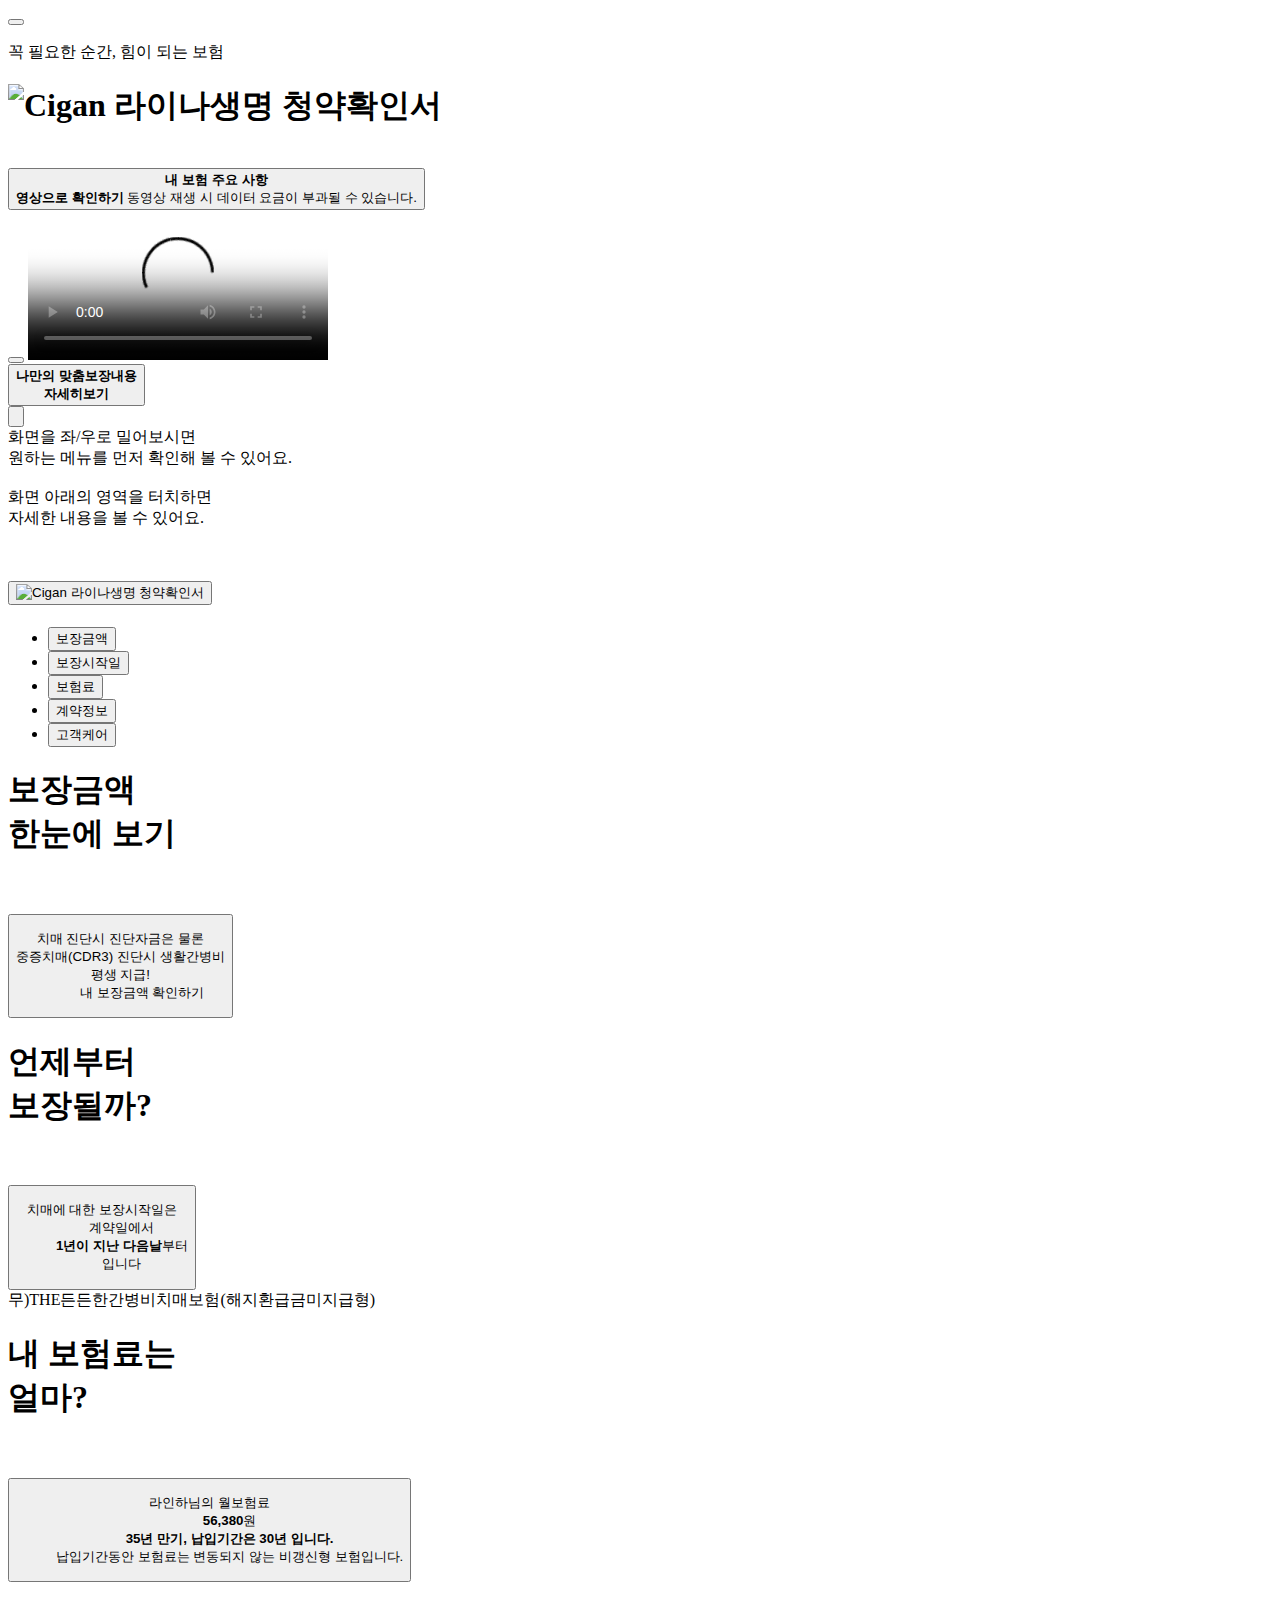
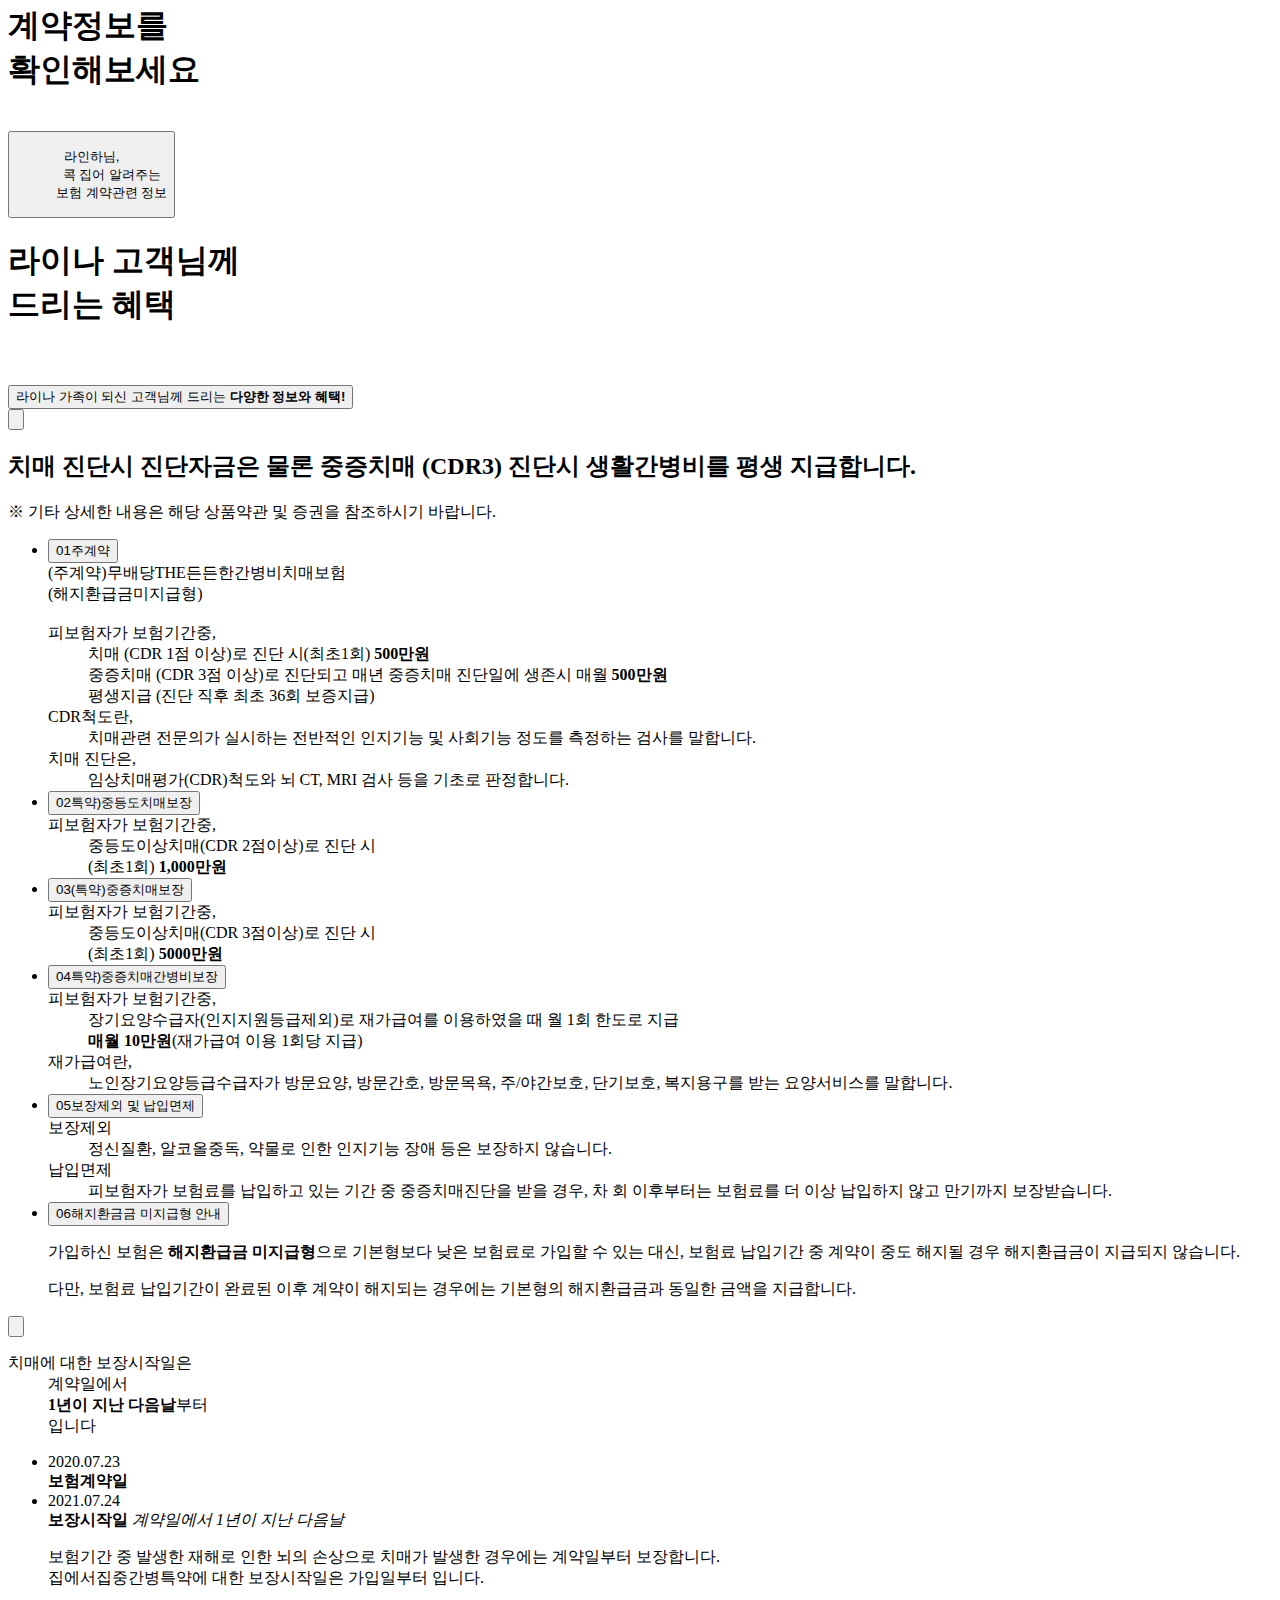
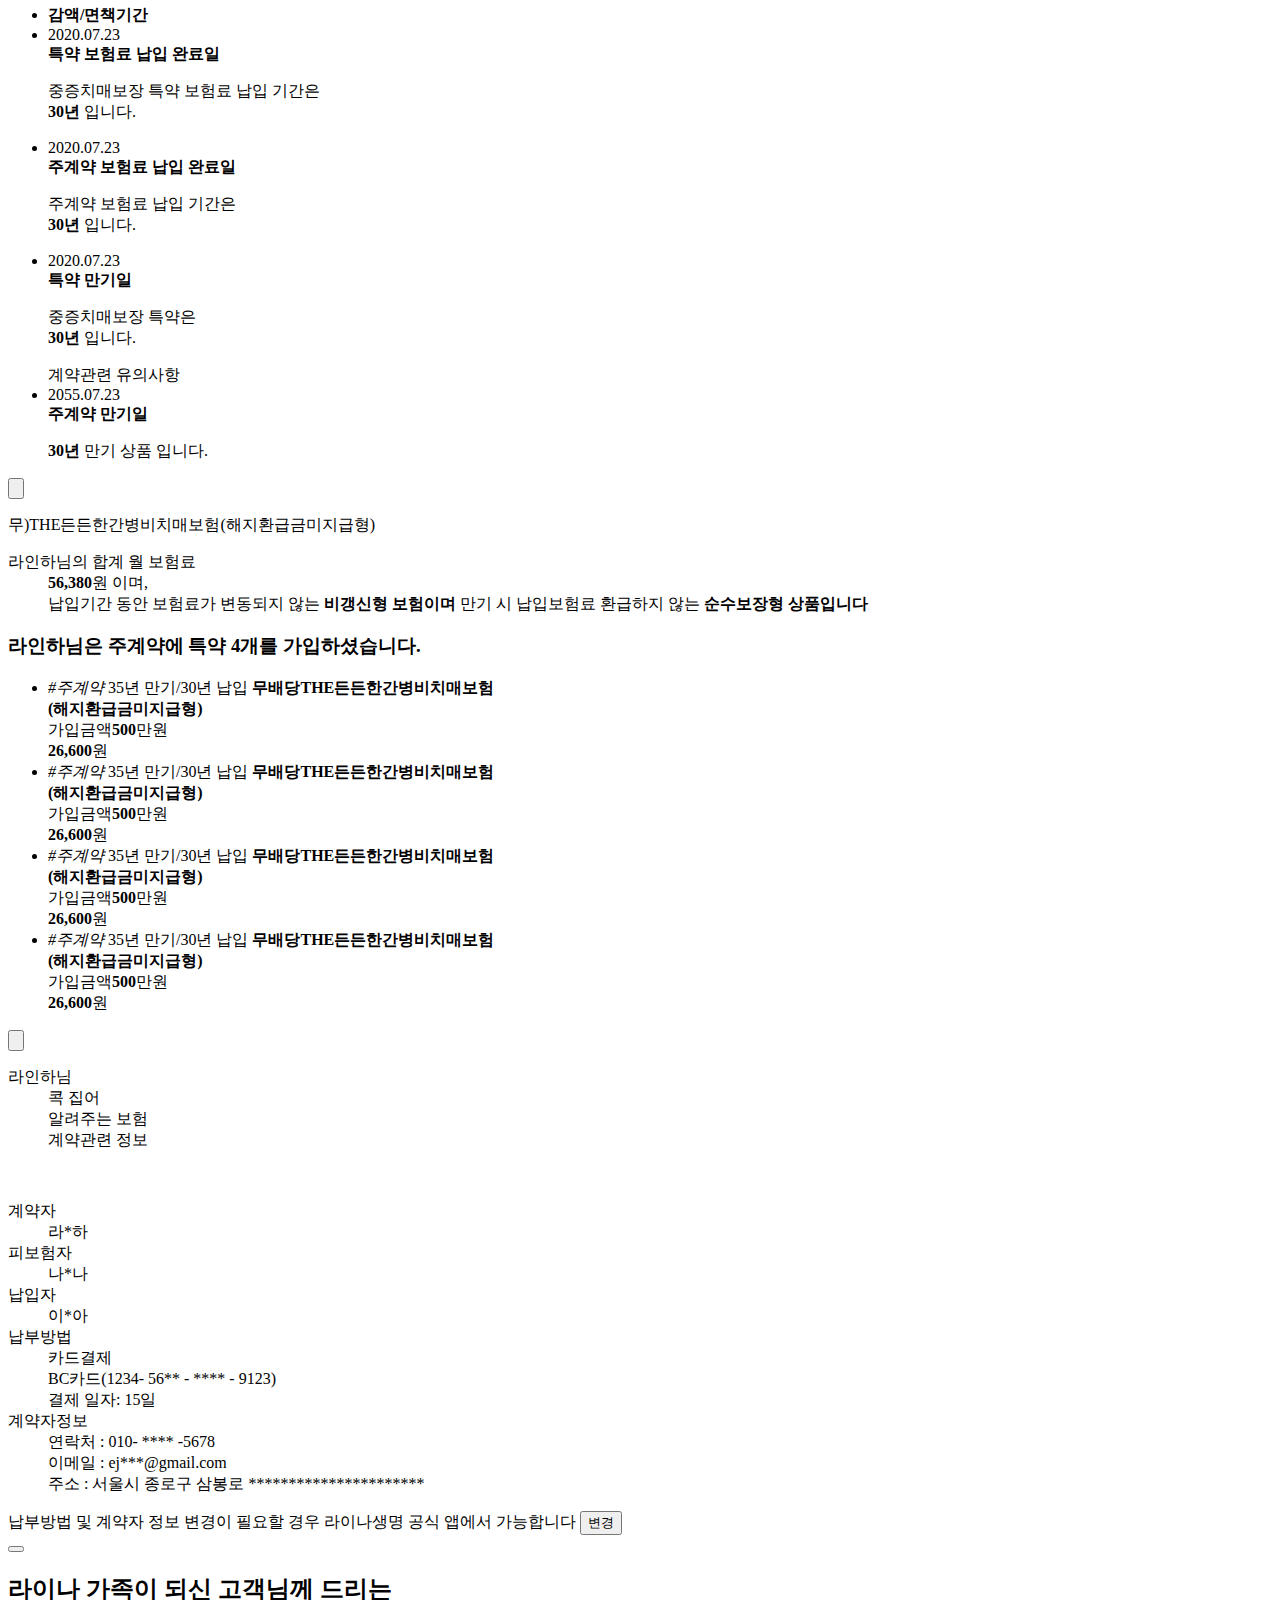
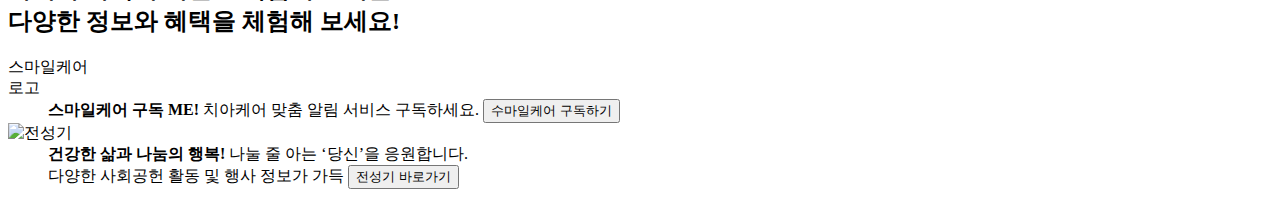
==== commit 1879456e: "d" ====
--- a/html/main.html
+++ b/html/main.html
@@ -9,6 +9,12 @@
         <meta name="mobile-web-app-capable" content="yes">
 
         <title>라이나생명 | 청양확인서</title>
+
+        <meta name="Author" content="LINA Korea">
+        <meta name="copyright" content="LINA Korea, a Cigna Company.">
+        <meta name="Robots" content="ALL">
+        <meta name="keywords" content="라이나생명">
+        <meta name="description" content="라이나생명은 1987년 최초의 외국계 생명보험회사로 한국에 진출한 후, 고객 여러분의 사랑과 성원에 힘입어 지속적인 성장을 이루어가고 있습니다.라이나생명은 고객 여러분의 건강, 웰빙, 재정적 안정을 돕는다는 기업의 미션아래, 고객이 꼭 필요로 하는 상품을 보다 합리적인 가격으로 제공해드리기 위해 최선을 다하고 있습니다.">
 
         <link rel="stylesheet" href="/lina/resources/css/ui.base.css">
         <link rel="stylesheet" type="text/css" href="/lina/resources/css/lib/slick.css"/>
